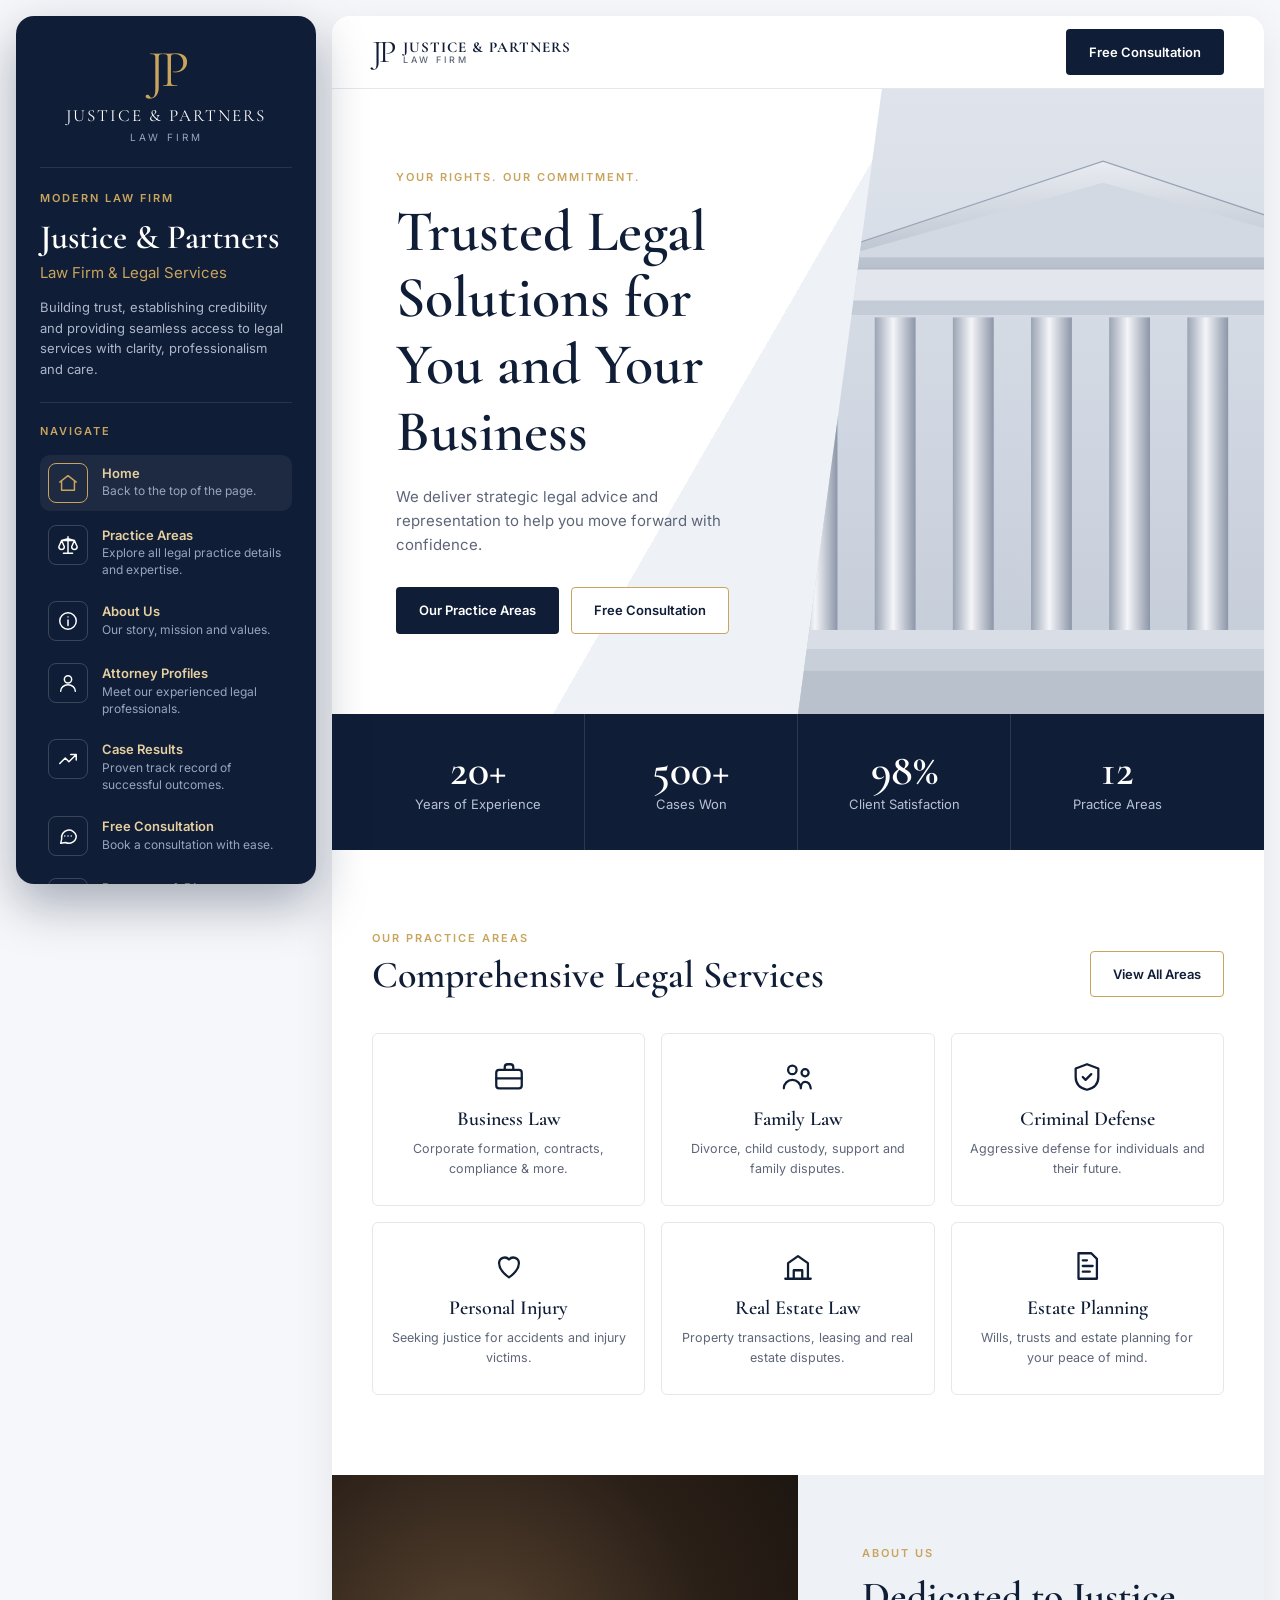
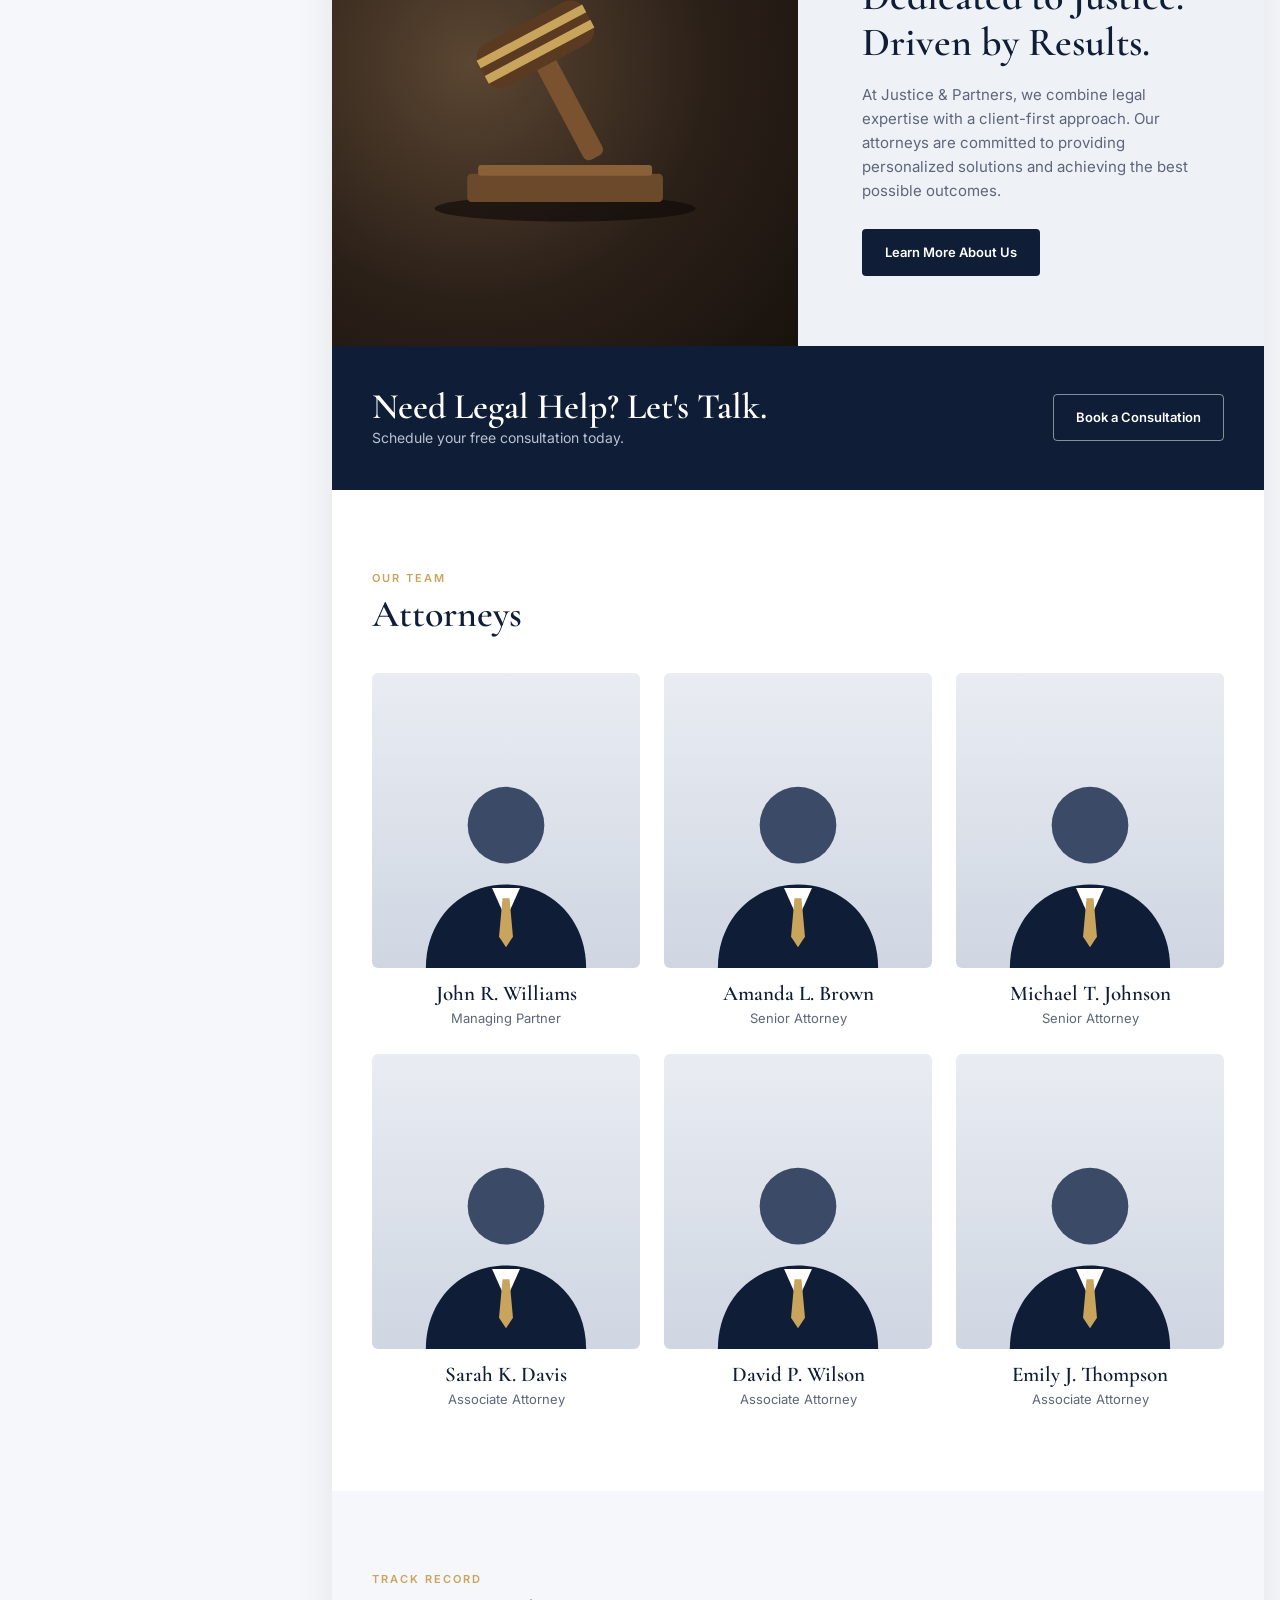
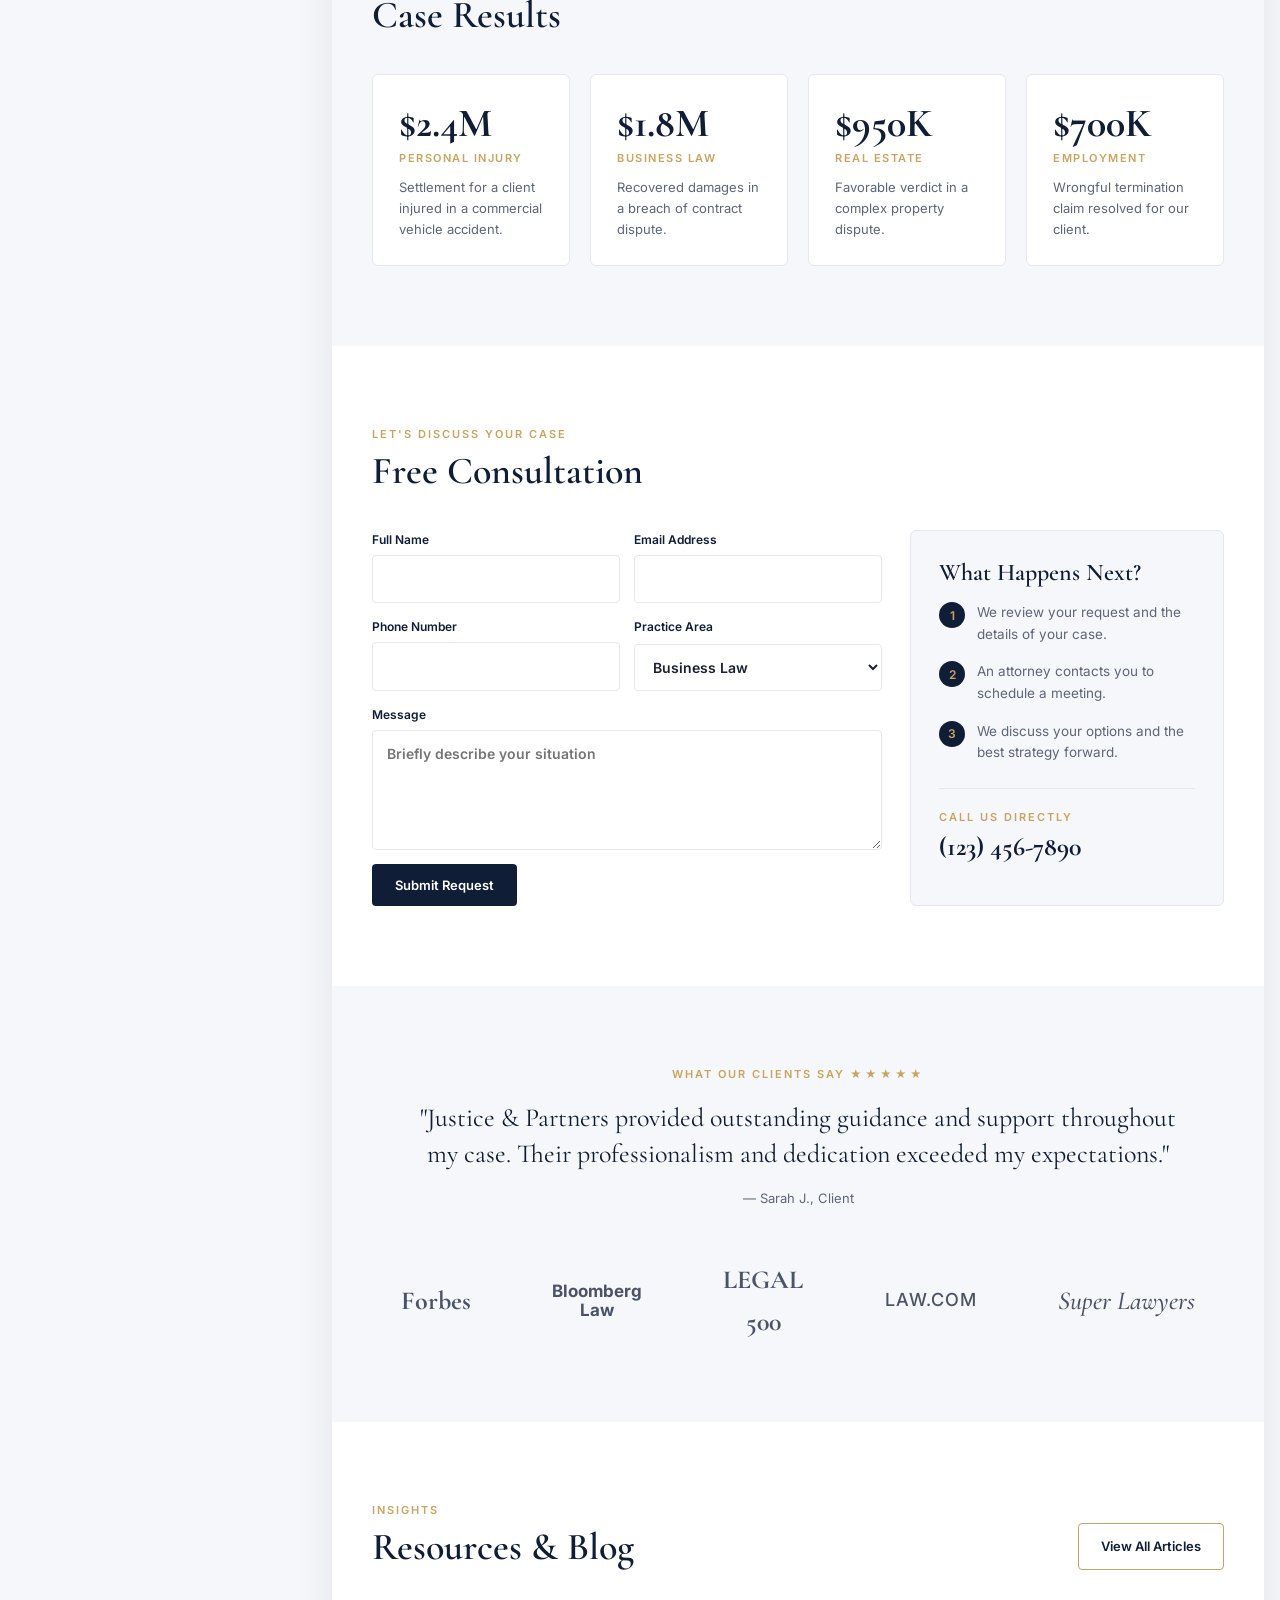
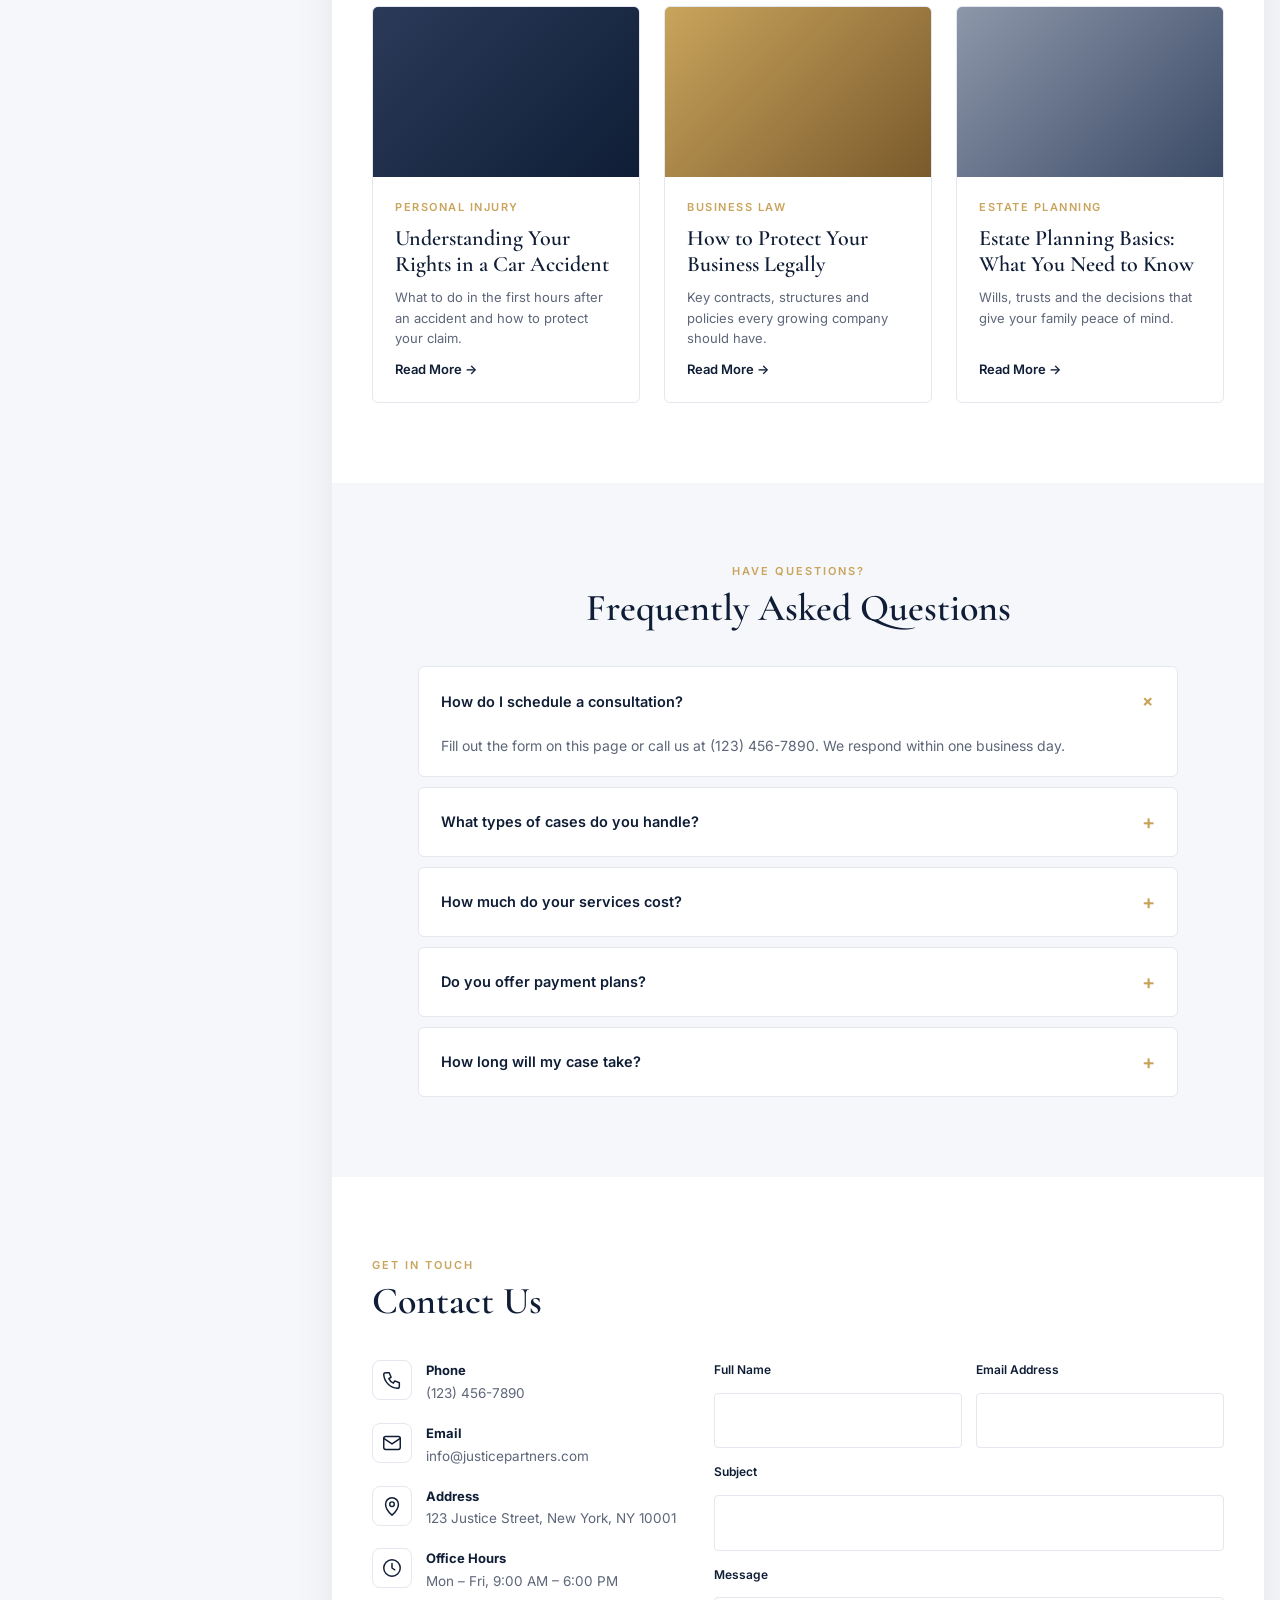
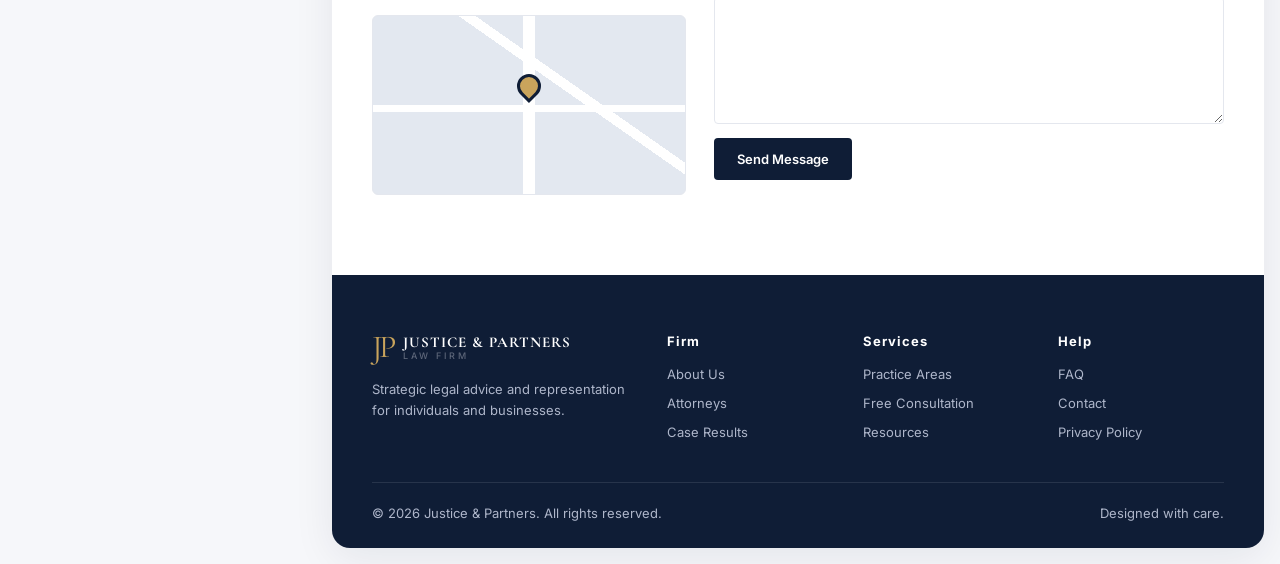
==== index.html @ eff7ecc2 "Add Justice & Partners site with floating sidebar menu Co-Authored-By: Claude Opus 5.5 <noreply@anth" ====
<!doctype html>
<html lang="en">
<head>
<meta charset="utf-8">
<meta name="viewport" content="width=device-width, initial-scale=1">
<title>Justice &amp; Partners | Law Firm</title>
<link rel="preconnect" href="https://fonts.googleapis.com">
<link rel="preconnect" href="https://fonts.gstatic.com" crossorigin>
<link href="https://fonts.googleapis.com/css2?family=Cormorant+Garamond:wght@500;600;700&family=Inter:wght@400;500;600&display=swap" rel="stylesheet">
<style>
  :root {
    --navy: #0f1d36;
    --navy-2: #16274a;
    --navy-3: #22355c;
    --gold: #c9a45c;
    --gold-soft: #e6cf9f;
    --ink: #1a2133;
    --muted: #5d6679;
    --line: #e4e7ee;
    --bg: #f6f7fa;
    --white: #ffffff;
    --radius: 6px;
    --sidebar-w: 300px;
    --serif: "Cormorant Garamond", Georgia, serif;
    --sans: "Inter", system-ui, -apple-system, sans-serif;
  }

  * { box-sizing: border-box; margin: 0; padding: 0; }
  html { scroll-behavior: smooth; }
  body { font-family: var(--sans); color: var(--ink); background: var(--bg); line-height: 1.6; font-size: 15px; }
  a { color: inherit; text-decoration: none; }
  img, svg { display: block; }
  h1, h2, h3 { font-family: var(--serif); font-weight: 600; line-height: 1.15; color: var(--navy); }

  .icon { width: 22px; height: 22px; stroke: currentColor; fill: none; stroke-width: 1.6; stroke-linecap: round; stroke-linejoin: round; }

  /* ---------- Floating sidebar ---------- */
  .sidebar {
    position: fixed; top: 16px; left: 16px; bottom: 16px; width: var(--sidebar-w);
    background: var(--navy); color: #d7dceb; border-radius: 18px;
    padding: 28px 24px; overflow-y: auto; z-index: 50;
    box-shadow: 0 20px 50px rgba(15, 29, 54, .35);
    transition: transform .35s ease;
    scrollbar-width: thin; scrollbar-color: var(--navy-3) transparent;
  }
  .sidebar-brand { text-align: center; padding-bottom: 22px; border-bottom: 1px solid rgba(255,255,255,.1); }
  .sidebar-brand .mono { font-family: var(--serif); font-size: 52px; color: var(--gold); line-height: 1; letter-spacing: -4px; }
  .sidebar-brand .name { font-family: var(--serif); color: #fff; font-size: 17px; letter-spacing: 2px; margin-top: 6px; }
  .sidebar-brand .tag { font-size: 10px; letter-spacing: 3px; color: #9aa4bd; }

  .sidebar-intro { padding: 22px 0; border-bottom: 1px solid rgba(255,255,255,.1); }
  .eyebrow { font-size: 11px; letter-spacing: 2px; text-transform: uppercase; color: var(--gold); font-weight: 600; }
  .sidebar-intro h2 { color: #fff; font-size: 34px; margin: 10px 0 4px; }
  .sidebar-intro .sub { color: var(--gold); font-size: 15px; margin-bottom: 12px; }
  .sidebar-intro p { font-size: 13px; color: #aeb6ca; }

  .sidebar-nav { padding: 20px 0; }
  .sidebar-nav ul { list-style: none; display: grid; gap: 6px; margin-top: 14px; }
  .sidebar-nav a {
    display: flex; gap: 14px; align-items: flex-start; padding: 8px; border-radius: 10px;
    transition: background .2s;
  }
  .sidebar-nav a:hover, .sidebar-nav a.active { background: rgba(255,255,255,.06); }
  .sidebar-nav a.active .nav-ico { border-color: var(--gold); color: var(--gold); }
  .nav-ico {
    flex: none; width: 40px; height: 40px; border: 1px solid rgba(255,255,255,.18); border-radius: 8px;
    display: grid; place-items: center; color: #fff; transition: .2s;
  }
  .nav-txt strong { display: block; color: var(--gold-soft); font-size: 13px; font-weight: 600; }
  .nav-txt span { font-size: 12px; color: #9aa4bd; line-height: 1.4; display: block; }

  .sidebar-overview { padding-top: 18px; border-top: 1px solid rgba(255,255,255,.1); }
  .overview-grid { display: grid; grid-template-columns: 1fr 1fr; gap: 10px; margin-top: 14px; }
  .ov-card {
    border: 1px solid rgba(255,255,255,.14); border-radius: 10px; padding: 10px 12px;
    display: flex; align-items: center; gap: 10px; font-size: 12px; color: #aeb6ca;
  }
  .ov-card b { display: block; color: #fff; font-size: 16px; font-family: var(--serif); }
  .ov-card.wide { grid-column: span 2; color: #fff; }
  .sidebar-cta {
    display: block; text-align: center; margin-top: 16px; padding: 12px; border-radius: 8px;
    background: var(--gold); color: var(--navy); font-weight: 600; font-size: 13px;
  }

  .sidebar-toggle {
    display: none; position: fixed; left: 16px; bottom: 16px; z-index: 60;
    width: 52px; height: 52px; border-radius: 50%; border: 0; cursor: pointer;
    background: var(--gold); color: var(--navy); box-shadow: 0 10px 25px rgba(0,0,0,.25);
    place-items: center;
  }
  .backdrop { display: none; position: fixed; inset: 0; background: rgba(10,18,35,.5); z-index: 40; }

  /* ---------- Main ---------- */
  .main { margin-left: calc(var(--sidebar-w) + 32px); padding: 16px 16px 16px 0; }
  .page { background: var(--white); border-radius: 18px; overflow: hidden; box-shadow: 0 10px 40px rgba(15,29,54,.08); }
  .container { max-width: 1120px; margin: 0 auto; padding: 0 40px; }
  section { scroll-margin-top: 80px; }
  .section { padding: 80px 0; }
  .section-head { display: flex; justify-content: space-between; align-items: end; gap: 20px; margin-bottom: 36px; flex-wrap: wrap; }
  .section-head h2 { font-size: 38px; margin-top: 6px; }
  .center { text-align: center; }
  .center .section-head { justify-content: center; }

  .btn {
    display: inline-flex; align-items: center; gap: 8px; padding: 12px 22px; border-radius: 4px;
    font-size: 13px; font-weight: 600; border: 1px solid transparent; cursor: pointer; transition: .2s;
    font-family: var(--sans);
  }
  .btn-dark { background: var(--navy); color: #fff; }
  .btn-dark:hover { background: var(--navy-3); }
  .btn-outline { border-color: var(--gold); color: var(--navy); background: #fff; }
  .btn-outline:hover { background: var(--gold); }
  .btn-gold { background: var(--gold); color: var(--navy); }
  .btn-ghost { border-color: rgba(255,255,255,.5); color: #fff; }
  .btn-ghost:hover { background: #fff; color: var(--navy); }

  /* Header */
  .topbar { position: sticky; top: 0; z-index: 30; background: rgba(255,255,255,.95); backdrop-filter: blur(8px); border-bottom: 1px solid var(--line); }
  .topbar .container { display: flex; align-items: center; justify-content: space-between; height: 72px; }
  .logo { display: flex; align-items: center; gap: 10px; }
  .logo .mono { font-family: var(--serif); font-size: 32px; color: var(--navy); letter-spacing: -3px; line-height: 1; }
  .logo .txt { font-family: var(--serif); font-size: 15px; font-weight: 700; color: var(--navy); line-height: 1.1; letter-spacing: 1px; }
  .logo .txt small { display: block; font-family: var(--sans); font-size: 9px; letter-spacing: 3px; color: var(--muted); font-weight: 500; }
  .topnav { display: flex; gap: 26px; font-size: 13px; font-weight: 500; }
  .topnav a:hover { color: var(--gold); }

  /* Hero */
  .hero { position: relative; display: grid; grid-template-columns: 1fr 1fr; min-height: 520px; background: linear-gradient(120deg, #fff 45%, #eef1f6 45%); }
  .hero-copy { padding: 80px 40px 80px 64px; align-self: center; }
  .hero-copy h1 { font-size: 58px; margin: 12px 0 20px; }
  .hero-copy p { color: var(--muted); max-width: 420px; margin-bottom: 30px; }
  .hero-copy .actions { display: flex; gap: 12px; flex-wrap: wrap; }
  .hero-art { position: relative; overflow: hidden; background: linear-gradient(180deg, #dfe4ec 0%, #c3cbd8 100%); clip-path: polygon(18% 0, 100% 0, 100% 100%, 0 100%); }
  .hero-art svg { position: absolute; bottom: 0; right: 0; width: 100%; height: 100%; }

  .stats { background: var(--navy); color: #fff; }
  .stats .container { display: grid; grid-template-columns: repeat(4, 1fr); }
  .stat { padding: 34px 20px; text-align: center; border-right: 1px solid rgba(255,255,255,.12); }
  .stat:last-child { border-right: 0; }
  .stat b { font-family: var(--serif); font-size: 44px; font-weight: 600; display: block; line-height: 1; }
  .stat span { font-size: 13px; color: #b9c1d4; }

  /* Cards */
  .grid-6 { display: grid; grid-template-columns: repeat(6, 1fr); gap: 16px; }
  .grid-3 { display: grid; grid-template-columns: repeat(3, 1fr); gap: 24px; }
  .card { background: #fff; border: 1px solid var(--line); border-radius: var(--radius); padding: 26px 18px; text-align: center; transition: .25s; }
  .card:hover { transform: translateY(-4px); box-shadow: 0 14px 30px rgba(15,29,54,.08); border-color: var(--gold-soft); }
  .card .icon { width: 34px; height: 34px; margin: 0 auto 14px; color: var(--navy); }
  .card h3 { font-size: 20px; margin-bottom: 8px; }
  .card p { font-size: 12.5px; color: var(--muted); }

  /* About split */
  .split { display: grid; grid-template-columns: 1fr 1fr; background: #eef1f6; }
  .split-art { min-height: 380px; background: radial-gradient(circle at 30% 40%, #5b4632 0%, #2b2018 55%, #18120d 100%); position: relative; }
  .split-art svg { position: absolute; inset: 0; margin: auto; width: 70%; height: 70%; }
  .split-copy { padding: 70px 64px; align-self: center; }
  .split-copy h2 { font-size: 40px; margin: 10px 0 18px; }
  .split-copy p { color: var(--muted); margin-bottom: 26px; }

  /* CTA band */
  .cta-band { background: var(--navy); color: #fff; }
  .cta-band .container { display: flex; justify-content: space-between; align-items: center; gap: 20px; padding-top: 40px; padding-bottom: 40px; flex-wrap: wrap; }
  .cta-band h2 { color: #fff; font-size: 36px; }
  .cta-band p { color: #b9c1d4; font-size: 14px; }

  /* Attorneys */
  .person { text-align: center; }
  .avatar { aspect-ratio: 4/4.4; border-radius: var(--radius); background: linear-gradient(180deg, #e9ecf2, #cfd6e2); position: relative; overflow: hidden; margin-bottom: 14px; }
  .avatar svg { position: absolute; bottom: 0; left: 50%; transform: translateX(-50%); width: 78%; }
  .person h3 { font-size: 21px; }
  .person span { font-size: 13px; color: var(--muted); }

  /* Results */
  .results { display: grid; grid-template-columns: repeat(4, 1fr); gap: 20px; }
  .result { border: 1px solid var(--line); border-radius: var(--radius); padding: 26px; background: #fff; }
  .result b { font-family: var(--serif); font-size: 40px; color: var(--navy); display: block; line-height: 1.1; }
  .result small { font-size: 11px; letter-spacing: 1.5px; text-transform: uppercase; color: var(--gold); font-weight: 600; }
  .result p { font-size: 13px; color: var(--muted); margin-top: 8px; }

  /* Consultation */
  .consult { display: grid; grid-template-columns: 1.5fr 1fr; gap: 28px; }
  form { display: grid; gap: 14px; }
  .row-2 { display: grid; grid-template-columns: 1fr 1fr; gap: 14px; }
  label { font-size: 12px; font-weight: 600; color: var(--navy); display: grid; gap: 6px; }
  input, select, textarea {
    font: inherit; font-size: 14px; padding: 12px 14px; border: 1px solid var(--line); border-radius: 4px; background: #fff; color: var(--ink);
  }
  input:focus, select:focus, textarea:focus { outline: 2px solid var(--gold-soft); border-color: var(--gold); }
  textarea { min-height: 120px; resize: vertical; }
  .aside-box { background: var(--bg); border: 1px solid var(--line); border-radius: var(--radius); padding: 28px; }
  .aside-box h3 { font-size: 24px; margin-bottom: 16px; }
  .steps { list-style: none; display: grid; gap: 16px; counter-reset: s; }
  .steps li { counter-increment: s; display: flex; gap: 12px; font-size: 13.5px; color: var(--muted); }
  .steps li::before { content: counter(s); flex: none; width: 26px; height: 26px; border-radius: 50%; background: var(--navy); color: var(--gold); display: grid; place-items: center; font-size: 12px; font-weight: 600; }
  .phone { margin-top: 24px; padding-top: 20px; border-top: 1px solid var(--line); }
  .phone b { font-family: var(--serif); font-size: 26px; color: var(--navy); }
  .form-msg { font-size: 13px; color: #1f7a4a; display: none; }

  /* Blog */
  .post { border: 1px solid var(--line); border-radius: var(--radius); overflow: hidden; background: #fff; display: flex; flex-direction: column; }
  .post-img { height: 170px; }
  .post-body { padding: 22px; display: flex; flex-direction: column; gap: 10px; flex: 1; }
  .post-body small { color: var(--gold); font-weight: 600; font-size: 11px; letter-spacing: 1.5px; text-transform: uppercase; }
  .post-body h3 { font-size: 22px; }
  .post-body p { font-size: 13px; color: var(--muted); flex: 1; }
  .post-body a { font-size: 13px; font-weight: 600; color: var(--navy); }
  .post-body a:hover { color: var(--gold); }

  /* FAQ */
  .faq { max-width: 760px; margin: 0 auto; display: grid; gap: 10px; }
  details { border: 1px solid var(--line); border-radius: var(--radius); background: #fff; }
  summary { padding: 18px 22px; cursor: pointer; font-weight: 600; font-size: 14.5px; color: var(--navy); list-style: none; display: flex; justify-content: space-between; align-items: center; }
  summary::-webkit-details-marker { display: none; }
  summary::after { content: "+"; font-size: 20px; color: var(--gold); transition: transform .2s; }
  details[open] summary::after { transform: rotate(45deg); }
  details p { padding: 0 22px 18px; color: var(--muted); font-size: 14px; }

  /* Testimonials */
  .testimonial { background: var(--bg); }
  .stars { color: var(--gold); letter-spacing: 3px; }
  blockquote { font-family: var(--serif); font-size: 26px; color: var(--navy); max-width: 760px; margin: 16px auto; line-height: 1.4; }
  .cite { font-size: 13px; color: var(--muted); }
  .press { display: flex; justify-content: space-around; align-items: center; flex-wrap: wrap; gap: 24px; margin-top: 50px; color: #4a5368; font-family: var(--serif); font-size: 26px; font-weight: 700; }
  .press span:nth-child(2) { font-family: var(--sans); font-size: 17px; line-height: 1.1; }
  .press span:nth-child(4) { font-family: var(--sans); font-size: 18px; font-weight: 500; letter-spacing: 1px; }
  .press span:nth-child(5) { font-style: italic; font-weight: 500; }

  /* Contact */
  .contact { display: grid; grid-template-columns: 1fr 1.4fr; gap: 28px; }
  .info-list { list-style: none; display: grid; gap: 18px; }
  .info-list li { display: flex; gap: 14px; }
  .info-list .nav-ico { border-color: var(--line); color: var(--navy); }
  .info-list b { display: block; font-size: 13px; color: var(--navy); }
  .info-list span { font-size: 13.5px; color: var(--muted); }
  .map { margin-top: 22px; height: 180px; border-radius: var(--radius); border: 1px solid var(--line);
    background:
      linear-gradient(90deg, transparent 48%, #fff 48%, #fff 52%, transparent 52%),
      linear-gradient(0deg, transparent 46%, #fff 46%, #fff 50%, transparent 50%),
      linear-gradient(35deg, transparent 60%, #fff 60%, #fff 63%, transparent 63%),
      #e3e8f0;
    position: relative; }
  .map::after { content: ""; position: absolute; left: 50%; top: 46%; width: 18px; height: 18px; background: var(--gold); border: 3px solid var(--navy); border-radius: 50% 50% 50% 0; transform: translate(-50%, -100%) rotate(-45deg); }

  /* Footer */
  footer { background: var(--navy); color: #aeb6ca; padding: 56px 0 24px; font-size: 13px; }
  .foot-grid { display: grid; grid-template-columns: 1.6fr 1fr 1fr 1fr; gap: 30px; }
  footer .logo .mono, footer .logo .txt { color: #fff; }
  footer .logo .mono { color: var(--gold); }
  footer h4 { color: #fff; font-size: 13px; margin-bottom: 12px; letter-spacing: 1px; }
  footer ul { list-style: none; display: grid; gap: 8px; }
  footer a:hover { color: var(--gold); }
  .copy { border-top: 1px solid rgba(255,255,255,.1); margin-top: 40px; padding-top: 20px; display: flex; justify-content: space-between; flex-wrap: wrap; gap: 10px; }

  .reveal { opacity: 0; transform: translateY(20px); transition: opacity .6s ease, transform .6s ease; }
  .reveal.in { opacity: 1; transform: none; }

  /* ---------- Responsive ---------- */
  @media (max-width: 1280px) {
    .grid-6 { grid-template-columns: repeat(3, 1fr); }
    .topnav { display: none; }
  }
  @media (max-width: 1080px) {
    .sidebar { transform: translateX(calc(-100% - 24px)); }
    body.menu-open .sidebar { transform: none; }
    body.menu-open .backdrop { display: block; }
    .sidebar-toggle { display: grid; }
    .main { margin-left: 0; padding: 0; }
    .page { border-radius: 0; }
    .hero, .split, .consult, .contact { grid-template-columns: 1fr; }
    .hero { background: #fff; }
    .hero-art { min-height: 320px; clip-path: none; }
    .hero-copy { padding: 60px 40px; }
    .results { grid-template-columns: repeat(2, 1fr); }
    .foot-grid { grid-template-columns: 1fr 1fr; }
  }
  @media (max-width: 640px) {
    .container { padding: 0 16px; }
    .hero-copy { padding: 48px 16px; }
    .hero-copy h1 { font-size: 40px; }
    .section { padding: 56px 0; }
    .section-head h2, .split-copy h2 { font-size: 30px; }
    .split-copy { padding: 48px 16px; }
    .stats .container { grid-template-columns: repeat(2, 1fr); }
    .stat:nth-child(2) { border-right: 0; }
    .grid-6 { grid-template-columns: repeat(2, 1fr); }
    .grid-3, .results, .row-2, .foot-grid { grid-template-columns: 1fr; }
    .topbar .btn { display: none; }
    blockquote { font-size: 21px; }
    .sidebar { width: calc(100% - 32px); }
  }
  @media (prefers-reduced-motion: reduce) {
    html { scroll-behavior: auto; }
    .reveal { opacity: 1; transform: none; transition: none; }
  }
</style>
</head>
<body>

<!-- Icon sprite -->
<svg width="0" height="0" style="position:absolute" aria-hidden="true">
  <symbol id="i-scale" viewBox="0 0 24 24"><path d="M12 3v18M7 21h10M5 7h14M12 5l-7 2M12 5l7 2M5 7l-3 7a3 3 0 0 0 6 0L5 7zM19 7l-3 7a3 3 0 0 0 6 0l-3-7z"/></symbol>
  <symbol id="i-user" viewBox="0 0 24 24"><circle cx="12" cy="8" r="4"/><path d="M4 21c0-4 3.6-7 8-7s8 3 8 7"/></symbol>
  <symbol id="i-trend" viewBox="0 0 24 24"><path d="M3 17l6-6 4 4 8-8M15 7h6v6"/></symbol>
  <symbol id="i-chat" viewBox="0 0 24 24"><path d="M21 12a8 8 0 0 1-11.6 7.1L4 20l1.1-4.6A8 8 0 1 1 21 12z"/><path d="M8.5 12h.01M12 12h.01M15.5 12h.01"/></symbol>
  <symbol id="i-doc" viewBox="0 0 24 24"><path d="M14 3H6a2 2 0 0 0-2 2v14a2 2 0 0 0 2 2h12a2 2 0 0 0 2-2V9z"/><path d="M14 3v6h6M8 13h8M8 17h6"/></symbol>
  <symbol id="i-pin" viewBox="0 0 24 24"><path d="M12 22s7-6.2 7-12a7 7 0 0 0-14 0c0 5.8 7 12 7 12z"/><circle cx="12" cy="10" r="2.5"/></symbol>
  <symbol id="i-home" viewBox="0 0 24 24"><path d="M3 11l9-7 9 7M5 10v10h14V10"/></symbol>
  <symbol id="i-info" viewBox="0 0 24 24"><circle cx="12" cy="12" r="9"/><path d="M12 11v6M12 7.5h.01"/></symbol>
  <symbol id="i-help" viewBox="0 0 24 24"><circle cx="12" cy="12" r="9"/><path d="M9.5 9.5a2.5 2.5 0 1 1 3.5 2.3c-.6.3-1 .9-1 1.6V14M12 17.5h.01"/></symbol>
  <symbol id="i-brief" viewBox="0 0 24 24"><rect x="3" y="7" width="18" height="13" rx="2"/><path d="M9 7V5a2 2 0 0 1 2-2h2a2 2 0 0 1 2 2v2M3 13h18"/></symbol>
  <symbol id="i-family" viewBox="0 0 24 24"><circle cx="8" cy="7" r="3"/><circle cx="17" cy="9" r="2.5"/><path d="M2 20c0-3.3 2.7-6 6-6s6 2.7 6 6M14 20c0-2.5 1.3-4.5 3-4.5s3.5 1.5 4 4.5"/></symbol>
  <symbol id="i-shield" viewBox="0 0 24 24"><path d="M12 3l8 3v6c0 5-3.5 8-8 9-4.5-1-8-4-8-9V6z"/><path d="M9 12l2 2 4-4"/></symbol>
  <symbol id="i-heart" viewBox="0 0 24 24"><path d="M12 20s-7-4.5-7-10a4 4 0 0 1 7-2.6A4 4 0 0 1 19 10c0 5.5-7 10-7 10z"/></symbol>
  <symbol id="i-building" viewBox="0 0 24 24"><path d="M3 21h18M5 21V10l7-5 7 5v11M9 21v-6h6v6"/></symbol>
  <symbol id="i-file" viewBox="0 0 24 24"><path d="M6 3h9l4 4v14H6z"/><path d="M9 12h7M9 16h5M9 8h3"/></symbol>
  <symbol id="i-phone" viewBox="0 0 24 24"><path d="M5 4h4l2 5-2.5 1.5a11 11 0 0 0 5 5L15 13l5 2v4a2 2 0 0 1-2 2A16 16 0 0 1 3 6a2 2 0 0 1 2-2z"/></symbol>
  <symbol id="i-mail" viewBox="0 0 24 24"><rect x="3" y="5" width="18" height="14" rx="2"/><path d="M3 7l9 6 9-6"/></symbol>
  <symbol id="i-clock" viewBox="0 0 24 24"><circle cx="12" cy="12" r="9"/><path d="M12 7v5l3 2"/></symbol>
  <symbol id="i-menu" viewBox="0 0 24 24"><path d="M4 7h16M4 12h16M4 17h16"/></symbol>
  <symbol id="i-layers" viewBox="0 0 24 24"><path d="M12 3l9 5-9 5-9-5z"/><path d="M3 13l9 5 9-5"/></symbol>
  <symbol id="i-mobile" viewBox="0 0 24 24"><rect x="7" y="2" width="10" height="20" rx="2"/><path d="M11 18h2"/></symbol>
  <symbol id="i-person" viewBox="0 0 120 120"><circle cx="60" cy="38" r="22" fill="#3b4a66" stroke="none"/><path d="M14 120c0-28 20-48 46-48s46 20 46 48z" fill="#0f1d36" stroke="none"/><path d="M52 74l8 18 8-18" fill="#fff" stroke="none"/><path d="M58 80h4l2 22-4 6-4-6z" fill="#c9a45c" stroke="none"/></symbol>
</svg>

<!-- Floating sidebar menu -->
<aside class="sidebar" id="sidebar" aria-label="Site menu">
  <div class="sidebar-brand">
    <div class="mono">JP</div>
    <div class="name">JUSTICE &amp; PARTNERS</div>
    <div class="tag">LAW FIRM</div>
  </div>

  <div class="sidebar-intro">
    <div class="eyebrow">Modern Law Firm</div>
    <h2>Justice &amp; Partners</h2>
    <div class="sub">Law Firm &amp; Legal Services</div>
    <p>Building trust, establishing credibility and providing seamless access to legal services with clarity, professionalism and care.</p>
  </div>

  <nav class="sidebar-nav">
    <div class="eyebrow">Navigate</div>
    <ul>
      <li><a href="#home"><span class="nav-ico"><svg class="icon"><use href="#i-home"/></svg></span><span class="nav-txt"><strong>Home</strong><span>Back to the top of the page.</span></span></a></li>
      <li><a href="#practice"><span class="nav-ico"><svg class="icon"><use href="#i-scale"/></svg></span><span class="nav-txt"><strong>Practice Areas</strong><span>Explore all legal practice details and expertise.</span></span></a></li>
      <li><a href="#about"><span class="nav-ico"><svg class="icon"><use href="#i-info"/></svg></span><span class="nav-txt"><strong>About Us</strong><span>Our story, mission and values.</span></span></a></li>
      <li><a href="#attorneys"><span class="nav-ico"><svg class="icon"><use href="#i-user"/></svg></span><span class="nav-txt"><strong>Attorney Profiles</strong><span>Meet our experienced legal professionals.</span></span></a></li>
      <li><a href="#results"><span class="nav-ico"><svg class="icon"><use href="#i-trend"/></svg></span><span class="nav-txt"><strong>Case Results</strong><span>Proven track record of successful outcomes.</span></span></a></li>
      <li><a href="#consultation"><span class="nav-ico"><svg class="icon"><use href="#i-chat"/></svg></span><span class="nav-txt"><strong>Free Consultation</strong><span>Book a consultation with ease.</span></span></a></li>
      <li><a href="#blog"><span class="nav-ico"><svg class="icon"><use href="#i-doc"/></svg></span><span class="nav-txt"><strong>Resources &amp; Blog</strong><span>Stay informed with legal insights and updates.</span></span></a></li>
      <li><a href="#faq"><span class="nav-ico"><svg class="icon"><use href="#i-help"/></svg></span><span class="nav-txt"><strong>FAQ</strong><span>Answers to common questions.</span></span></a></li>
      <li><a href="#contact"><span class="nav-ico"><svg class="icon"><use href="#i-pin"/></svg></span><span class="nav-txt"><strong>Contact &amp; Location</strong><span>Multiple ways to get in touch with us.</span></span></a></li>
    </ul>
  </nav>

  <div class="sidebar-overview">
    <div class="eyebrow">Firm Overview</div>
    <div class="overview-grid">
      <div class="ov-card"><svg class="icon"><use href="#i-layers"/></svg><div><b>12</b>Practice Areas</div></div>
      <div class="ov-card"><svg class="icon"><use href="#i-mobile"/></svg><div><b>24/7</b>Support</div></div>
      <div class="ov-card wide"><svg class="icon"><use href="#i-shield"/></svg>Confidential &amp; Client-First</div>
    </div>
    <a href="#consultation" class="sidebar-cta">Free Consultation</a>
  </div>
</aside>

<button class="sidebar-toggle" id="sidebarToggle" aria-label="Open menu" aria-controls="sidebar" aria-expanded="false">
  <svg class="icon"><use href="#i-menu"/></svg>
</button>
<div class="backdrop" id="backdrop"></div>

<main class="main">
  <div class="page">

    <header class="topbar">
      <div class="container">
        <a href="#home" class="logo">
          <span class="mono">JP</span>
          <span class="txt">JUSTICE &amp; PARTNERS<small>LAW FIRM</small></span>
        </a>
        <nav class="topnav">
          <a href="#home">Home</a>
          <a href="#about">About Us</a>
          <a href="#practice">Practice Areas</a>
          <a href="#attorneys">Attorneys</a>
          <a href="#results">Case Results</a>
          <a href="#blog">Resources</a>
          <a href="#contact">Contact</a>
        </nav>
        <a href="#consultation" class="btn btn-dark">Free Consultation</a>
      </div>
    </header>

    <!-- Hero -->
    <section class="hero" id="home">
      <div class="hero-copy">
        <div class="eyebrow">Your Rights. Our Commitment.</div>
        <h1>Trusted Legal Solutions for You and Your Business</h1>
        <p>We deliver strategic legal advice and representation to help you move forward with confidence.</p>
        <div class="actions">
          <a href="#practice" class="btn btn-dark">Our Practice Areas</a>
          <a href="#consultation" class="btn btn-outline">Free Consultation</a>
        </div>
      </div>
      <div class="hero-art" aria-hidden="true">
        <svg viewBox="0 0 600 520" preserveAspectRatio="xMidYMax slice">
          <defs>
            <linearGradient id="col" x1="0" x2="1">
              <stop offset="0" stop-color="#9aa4b4"/><stop offset=".45" stop-color="#f4f5f8"/><stop offset="1" stop-color="#8c96a8"/>
            </linearGradient>
            <linearGradient id="stone" x1="0" y1="0" x2="0" y2="1">
              <stop offset="0" stop-color="#e9ecf1"/><stop offset="1" stop-color="#b6bfcc"/>
            </linearGradient>
          </defs>
          <polygon points="90,150 360,60 630,150" fill="url(#stone)" stroke="#9aa4b4"/>
          <polygon points="140,140 360,78 580,140" fill="#d3d9e2"/>
          <rect x="80" y="150" width="560" height="26" fill="#e3e7ed"/>
          <rect x="80" y="176" width="560" height="12" fill="#c4ccd7"/>
          <g fill="url(#col)">
            <rect x="105" y="190" width="34" height="260"/><rect x="170" y="190" width="34" height="260"/>
            <rect x="235" y="190" width="34" height="260"/><rect x="300" y="190" width="34" height="260"/>
            <rect x="365" y="190" width="34" height="260"/><rect x="430" y="190" width="34" height="260"/>
            <rect x="495" y="190" width="34" height="260"/><rect x="560" y="190" width="34" height="260"/>
          </g>
          <rect x="70" y="450" width="580" height="16" fill="#d9dee6"/>
          <rect x="50" y="466" width="620" height="18" fill="#c8cfd9"/>
          <rect x="30" y="484" width="660" height="40" fill="#b9c1cd"/>
        </svg>
      </div>
    </section>

    <section class="stats">
      <div class="container">
        <div class="stat"><b data-count="20" data-suffix="+">20+</b><span>Years of Experience</span></div>
        <div class="stat"><b data-count="500" data-suffix="+">500+</b><span>Cases Won</span></div>
        <div class="stat"><b data-count="98" data-suffix="%">98%</b><span>Client Satisfaction</span></div>
        <div class="stat"><b data-count="12" data-suffix="">12</b><span>Practice Areas</span></div>
      </div>
    </section>

    <!-- Practice areas -->
    <section class="section" id="practice">
      <div class="container">
        <div class="section-head">
          <div>
            <div class="eyebrow">Our Practice Areas</div>
            <h2>Comprehensive Legal Services</h2>
          </div>
          <a href="#contact" class="btn btn-outline">View All Areas</a>
        </div>
        <div class="grid-6">
          <article class="card reveal"><svg class="icon"><use href="#i-brief"/></svg><h3>Business Law</h3><p>Corporate formation, contracts, compliance &amp; more.</p></article>
          <article class="card reveal"><svg class="icon"><use href="#i-family"/></svg><h3>Family Law</h3><p>Divorce, child custody, support and family disputes.</p></article>
          <article class="card reveal"><svg class="icon"><use href="#i-shield"/></svg><h3>Criminal Defense</h3><p>Aggressive defense for individuals and their future.</p></article>
          <article class="card reveal"><svg class="icon"><use href="#i-heart"/></svg><h3>Personal Injury</h3><p>Seeking justice for accidents and injury victims.</p></article>
          <article class="card reveal"><svg class="icon"><use href="#i-building"/></svg><h3>Real Estate Law</h3><p>Property transactions, leasing and real estate disputes.</p></article>
          <article class="card reveal"><svg class="icon"><use href="#i-file"/></svg><h3>Estate Planning</h3><p>Wills, trusts and estate planning for your peace of mind.</p></article>
        </div>
      </div>
    </section>

    <!-- About -->
    <section class="split" id="about">
      <div class="split-art" aria-hidden="true">
        <svg viewBox="0 0 300 220">
          <ellipse cx="150" cy="200" rx="120" ry="12" fill="#0c0805" opacity=".6"/>
          <rect x="60" y="168" width="180" height="26" rx="4" fill="#6b4a2b"/>
          <rect x="70" y="160" width="160" height="10" rx="3" fill="#8a6038"/>
          <g transform="rotate(-28 150 100)">
            <rect x="140" y="40" width="20" height="120" rx="6" fill="#7a5230"/>
            <rect x="95" y="20" width="110" height="44" rx="14" fill="#5a3a20"/>
            <rect x="95" y="30" width="110" height="8" fill="#c9a45c"/>
            <rect x="95" y="46" width="110" height="8" fill="#c9a45c"/>
          </g>
        </svg>
      </div>
      <div class="split-copy">
        <div class="eyebrow">About Us</div>
        <h2>Dedicated to Justice.<br>Driven by Results.</h2>
        <p>At Justice &amp; Partners, we combine legal expertise with a client-first approach. Our attorneys are committed to providing personalized solutions and achieving the best possible outcomes.</p>
        <a href="#attorneys" class="btn btn-dark">Learn More About Us</a>
      </div>
    </section>

    <section class="cta-band">
      <div class="container">
        <div>
          <h2>Need Legal Help? Let's Talk.</h2>
          <p>Schedule your free consultation today.</p>
        </div>
        <a href="#consultation" class="btn btn-ghost">Book a Consultation</a>
      </div>
    </section>

    <!-- Attorneys -->
    <section class="section" id="attorneys">
      <div class="container">
        <div class="section-head">
          <div>
            <div class="eyebrow">Our Team</div>
            <h2>Attorneys</h2>
          </div>
        </div>
        <div class="grid-3">
          <div class="person reveal"><div class="avatar"><svg viewBox="0 0 120 120"><use href="#i-person"/></svg></div><h3>John R. Williams</h3><span>Managing Partner</span></div>
          <div class="person reveal"><div class="avatar"><svg viewBox="0 0 120 120"><use href="#i-person"/></svg></div><h3>Amanda L. Brown</h3><span>Senior Attorney</span></div>
          <div class="person reveal"><div class="avatar"><svg viewBox="0 0 120 120"><use href="#i-person"/></svg></div><h3>Michael T. Johnson</h3><span>Senior Attorney</span></div>
          <div class="person reveal"><div class="avatar"><svg viewBox="0 0 120 120"><use href="#i-person"/></svg></div><h3>Sarah K. Davis</h3><span>Associate Attorney</span></div>
          <div class="person reveal"><div class="avatar"><svg viewBox="0 0 120 120"><use href="#i-person"/></svg></div><h3>David P. Wilson</h3><span>Associate Attorney</span></div>
          <div class="person reveal"><div class="avatar"><svg viewBox="0 0 120 120"><use href="#i-person"/></svg></div><h3>Emily J. Thompson</h3><span>Associate Attorney</span></div>
        </div>
      </div>
    </section>

    <!-- Case results -->
    <section class="section" id="results" style="background: var(--bg);">
      <div class="container">
        <div class="section-head">
          <div>
            <div class="eyebrow">Track Record</div>
            <h2>Case Results</h2>
          </div>
        </div>
        <div class="results">
          <div class="result reveal"><b>$2.4M</b><small>Personal Injury</small><p>Settlement for a client injured in a commercial vehicle accident.</p></div>
          <div class="result reveal"><b>$1.8M</b><small>Business Law</small><p>Recovered damages in a breach of contract dispute.</p></div>
          <div class="result reveal"><b>$950K</b><small>Real Estate</small><p>Favorable verdict in a complex property dispute.</p></div>
          <div class="result reveal"><b>$700K</b><small>Employment</small><p>Wrongful termination claim resolved for our client.</p></div>
        </div>
      </div>
    </section>

    <!-- Consultation -->
    <section class="section" id="consultation">
      <div class="container">
        <div class="section-head">
          <div>
            <div class="eyebrow">Let's Discuss Your Case</div>
            <h2>Free Consultation</h2>
          </div>
        </div>
        <div class="consult">
          <form id="consultForm" novalidate>
            <div class="row-2">
              <label>Full Name<input name="name" required autocomplete="name"></label>
              <label>Email Address<input type="email" name="email" required autocomplete="email"></label>
            </div>
            <div class="row-2">
              <label>Phone Number<input type="tel" name="phone" autocomplete="tel"></label>
              <label>Practice Area
                <select name="area">
                  <option>Business Law</option><option>Family Law</option><option>Criminal Defense</option>
                  <option>Personal Injury</option><option>Real Estate Law</option><option>Estate Planning</option>
                </select>
              </label>
            </div>
            <label>Message<textarea name="message" placeholder="Briefly describe your situation"></textarea></label>
            <div><button type="submit" class="btn btn-dark">Submit Request</button></div>
            <p class="form-msg" id="formMsg">Thank you! Our team will contact you within one business day.</p>
          </form>
          <div class="aside-box">
            <h3>What Happens Next?</h3>
            <ol class="steps">
              <li>We review your request and the details of your case.</li>
              <li>An attorney contacts you to schedule a meeting.</li>
              <li>We discuss your options and the best strategy forward.</li>
            </ol>
            <div class="phone">
              <div class="eyebrow">Call Us Directly</div>
              <b>(123) 456-7890</b>
            </div>
          </div>
        </div>
      </div>
    </section>

    <!-- Testimonials -->
    <section class="section testimonial center">
      <div class="container">
        <div class="eyebrow">What Our Clients Say <span class="stars">★★★★★</span></div>
        <blockquote>"Justice &amp; Partners provided outstanding guidance and support throughout my case. Their professionalism and dedication exceeded my expectations."</blockquote>
        <div class="cite">— Sarah J., Client</div>
        <div class="press">
          <span>Forbes</span><span>Bloomberg<br>Law</span><span>LEGAL<br>500</span><span>LAW.COM</span><span>Super Lawyers</span>
        </div>
      </div>
    </section>

    <!-- Blog -->
    <section class="section" id="blog">
      <div class="container">
        <div class="section-head">
          <div>
            <div class="eyebrow">Insights</div>
            <h2>Resources &amp; Blog</h2>
          </div>
          <a href="#blog" class="btn btn-outline">View All Articles</a>
        </div>
        <div class="grid-3">
          <article class="post reveal">
            <div class="post-img" style="background: linear-gradient(135deg, #2b3a58, #0f1d36);"></div>
            <div class="post-body"><small>Personal Injury</small><h3>Understanding Your Rights in a Car Accident</h3><p>What to do in the first hours after an accident and how to protect your claim.</p><a href="#blog">Read More →</a></div>
          </article>
          <article class="post reveal">
            <div class="post-img" style="background: linear-gradient(135deg, #c9a45c, #7a5a2c);"></div>
            <div class="post-body"><small>Business Law</small><h3>How to Protect Your Business Legally</h3><p>Key contracts, structures and policies every growing company should have.</p><a href="#blog">Read More →</a></div>
          </article>
          <article class="post reveal">
            <div class="post-img" style="background: linear-gradient(135deg, #8d97aa, #3b4a66);"></div>
            <div class="post-body"><small>Estate Planning</small><h3>Estate Planning Basics: What You Need to Know</h3><p>Wills, trusts and the decisions that give your family peace of mind.</p><a href="#blog">Read More →</a></div>
          </article>
        </div>
      </div>
    </section>

    <!-- FAQ -->
    <section class="section" id="faq" style="background: var(--bg);">
      <div class="container">
        <div class="section-head center" style="justify-content:center; text-align:center;">
          <div>
            <div class="eyebrow">Have Questions?</div>
            <h2>Frequently Asked Questions</h2>
          </div>
        </div>
        <div class="faq">
          <details open><summary>How do I schedule a consultation?</summary><p>Fill out the form on this page or call us at (123) 456-7890. We respond within one business day.</p></details>
          <details><summary>What types of cases do you handle?</summary><p>We cover business, family, criminal defense, personal injury, real estate, estate planning and more — 12 practice areas in total.</p></details>
          <details><summary>How much do your services cost?</summary><p>Your first consultation is free. Fees depend on the case and may be hourly, flat-fee or contingency based.</p></details>
          <details><summary>Do you offer payment plans?</summary><p>Yes. We offer flexible payment arrangements tailored to each client's situation.</p></details>
          <details><summary>How long will my case take?</summary><p>Every case is different. During your consultation we'll give you a realistic timeline based on the specifics.</p></details>
        </div>
      </div>
    </section>

    <!-- Contact -->
    <section class="section" id="contact">
      <div class="container">
        <div class="section-head">
          <div>
            <div class="eyebrow">Get in Touch</div>
            <h2>Contact Us</h2>
          </div>
        </div>
        <div class="contact">
          <div>
            <ul class="info-list">
              <li><span class="nav-ico"><svg class="icon"><use href="#i-phone"/></svg></span><div><b>Phone</b><span>(123) 456-7890</span></div></li>
              <li><span class="nav-ico"><svg class="icon"><use href="#i-mail"/></svg></span><div><b>Email</b><span>info@justicepartners.com</span></div></li>
              <li><span class="nav-ico"><svg class="icon"><use href="#i-pin"/></svg></span><div><b>Address</b><span>123 Justice Street, New York, NY 10001</span></div></li>
              <li><span class="nav-ico"><svg class="icon"><use href="#i-clock"/></svg></span><div><b>Office Hours</b><span>Mon – Fri, 9:00 AM – 6:00 PM</span></div></li>
            </ul>
            <div class="map" role="img" aria-label="Office location map"></div>
          </div>
          <form id="contactForm" novalidate>
            <div class="row-2">
              <label>Full Name<input name="name" required autocomplete="name"></label>
              <label>Email Address<input type="email" name="email" required autocomplete="email"></label>
            </div>
            <label>Subject<input name="subject"></label>
            <label>Message<textarea name="message"></textarea></label>
            <div><button type="submit" class="btn btn-dark">Send Message</button></div>
            <p class="form-msg">Message sent. We'll be in touch shortly.</p>
          </form>
        </div>
      </div>
    </section>

    <footer>
      <div class="container">
        <div class="foot-grid">
          <div>
            <a href="#home" class="logo"><span class="mono">JP</span><span class="txt">JUSTICE &amp; PARTNERS<small>LAW FIRM</small></span></a>
            <p style="margin-top:16px; max-width:300px;">Strategic legal advice and representation for individuals and businesses.</p>
          </div>
          <div><h4>Firm</h4><ul><li><a href="#about">About Us</a></li><li><a href="#attorneys">Attorneys</a></li><li><a href="#results">Case Results</a></li></ul></div>
          <div><h4>Services</h4><ul><li><a href="#practice">Practice Areas</a></li><li><a href="#consultation">Free Consultation</a></li><li><a href="#blog">Resources</a></li></ul></div>
          <div><h4>Help</h4><ul><li><a href="#faq">FAQ</a></li><li><a href="#contact">Contact</a></li><li><a href="#">Privacy Policy</a></li></ul></div>
        </div>
        <div class="copy"><span>© <span id="year">2026</span> Justice &amp; Partners. All rights reserved.</span><span>Designed with care.</span></div>
      </div>
    </footer>

  </div>
</main>

<script>
  (function () {
    var body = document.body;
    var toggle = document.getElementById('sidebarToggle');
    var backdrop = document.getElementById('backdrop');

    function setMenu(open) {
      body.classList.toggle('menu-open', open);
      toggle.setAttribute('aria-expanded', String(open));
    }
    toggle.addEventListener('click', function () { setMenu(!body.classList.contains('menu-open')); });
    backdrop.addEventListener('click', function () { setMenu(false); });
    document.addEventListener('keydown', function (e) { if (e.key === 'Escape') setMenu(false); });
    document.querySelectorAll('.sidebar-nav a, .sidebar-cta').forEach(function (a) {
      a.addEventListener('click', function () { setMenu(false); });
    });

    // Highlight the sidebar item of the section in view
    var links = Array.prototype.slice.call(document.querySelectorAll('.sidebar-nav a'));
    var sections = links.map(function (a) { return document.querySelector(a.getAttribute('href')); });
    var spy = new IntersectionObserver(function (entries) {
      entries.forEach(function (entry) {
        if (!entry.isIntersecting) return;
        links.forEach(function (a) { a.classList.toggle('active', a.getAttribute('href') === '#' + entry.target.id); });
      });
    }, { rootMargin: '-45% 0px -50% 0px' });
    sections.forEach(function (s) { if (s) spy.observe(s); });

    // Reveal on scroll
    var reveal = new IntersectionObserver(function (entries) {
      entries.forEach(function (entry) {
        if (entry.isIntersecting) { entry.target.classList.add('in'); reveal.unobserve(entry.target); }
      });
    }, { threshold: 0.15 });
    document.querySelectorAll('.reveal').forEach(function (el) { reveal.observe(el); });

    // Animated stat counters
    var counters = new IntersectionObserver(function (entries) {
      entries.forEach(function (entry) {
        if (!entry.isIntersecting) return;
        var el = entry.target, target = +el.dataset.count, suffix = el.dataset.suffix, start = null;
        function step(t) {
          if (!start) start = t;
          var p = Math.min((t - start) / 1200, 1);
          el.textContent = Math.round(target * p) + suffix;
          if (p < 1) requestAnimationFrame(step);
        }
        requestAnimationFrame(step);
        counters.unobserve(el);
      });
    }, { threshold: 0.6 });
    document.querySelectorAll('[data-count]').forEach(function (el) { counters.observe(el); });

    // Forms: basic validation + confirmation message (no backend yet)
    document.querySelectorAll('form').forEach(function (form) {
      form.addEventListener('submit', function (e) {
        e.preventDefault();
        if (!form.checkValidity()) { form.reportValidity(); return; }
        form.querySelector('.form-msg').style.display = 'block';
        form.reset();
      });
    });

    document.getElementById('year').textContent = new Date().getFullYear();
  })();
</script>
</body>
</html>
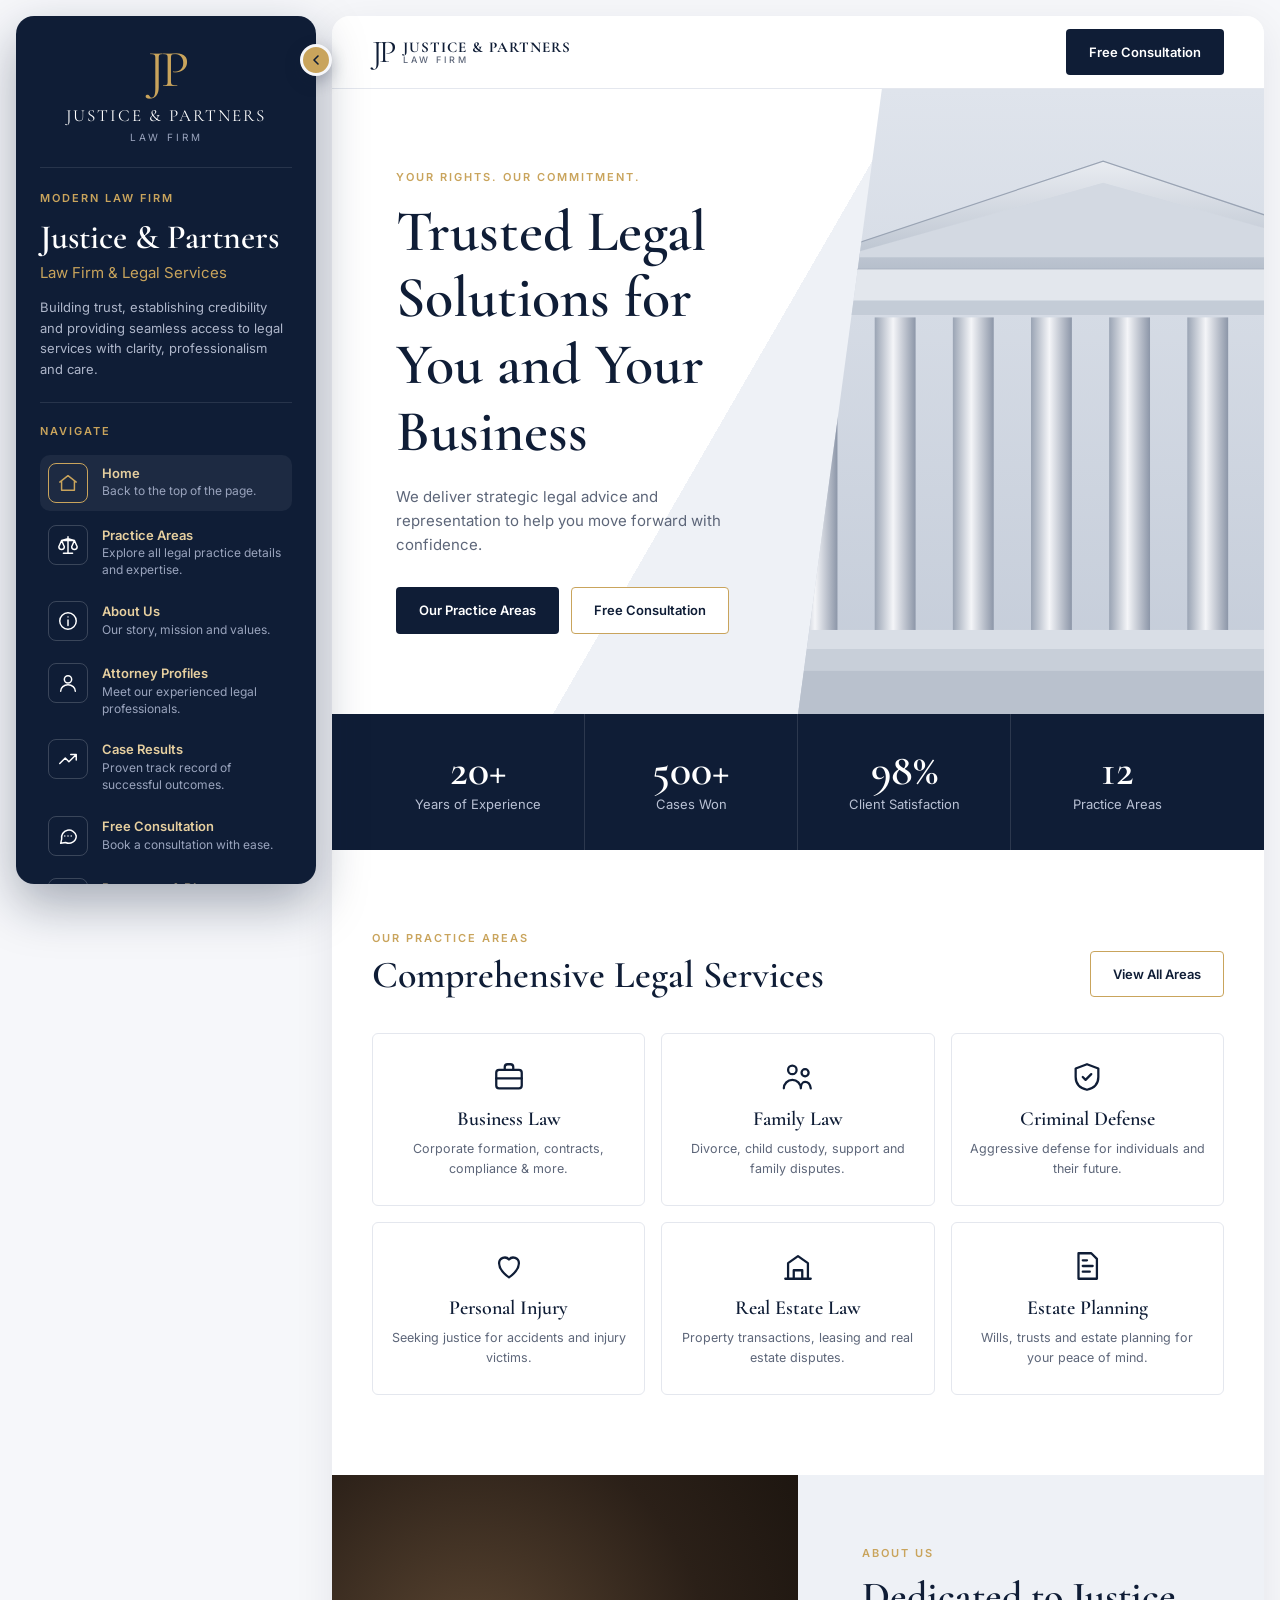
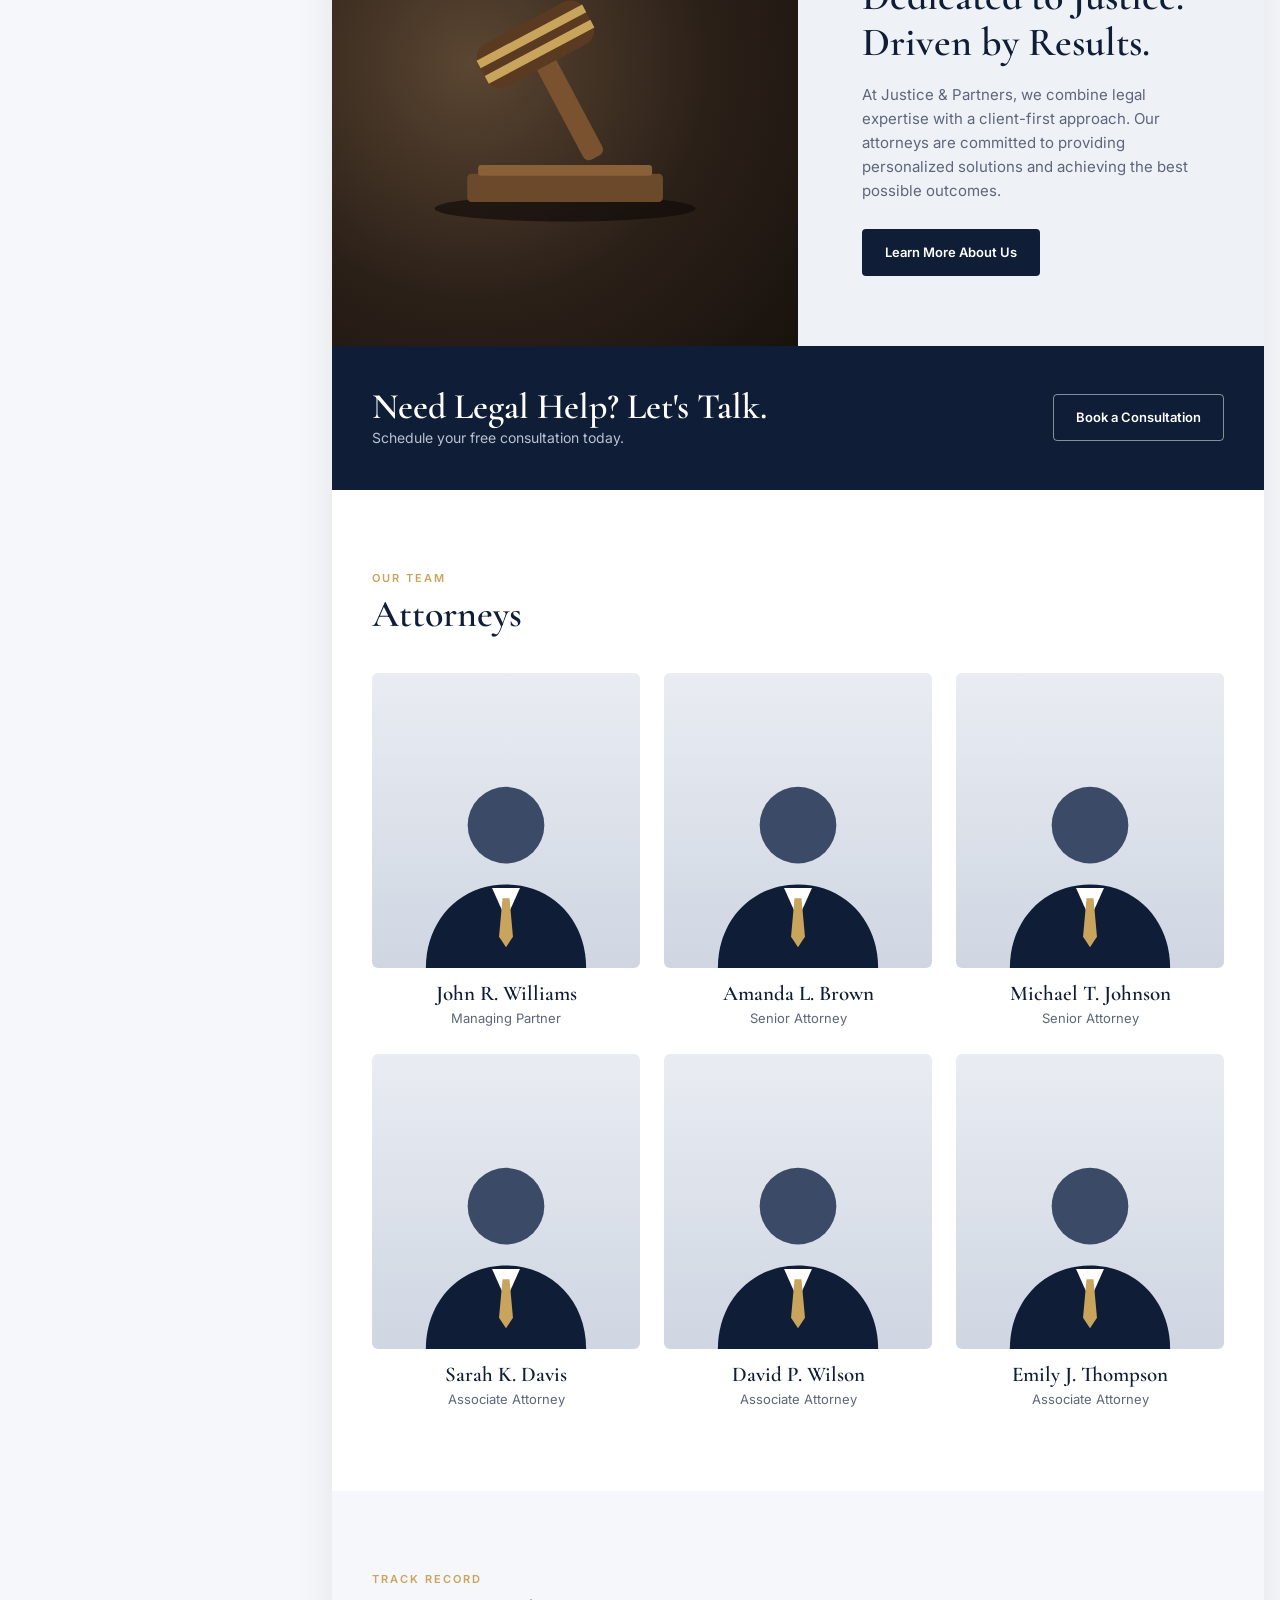
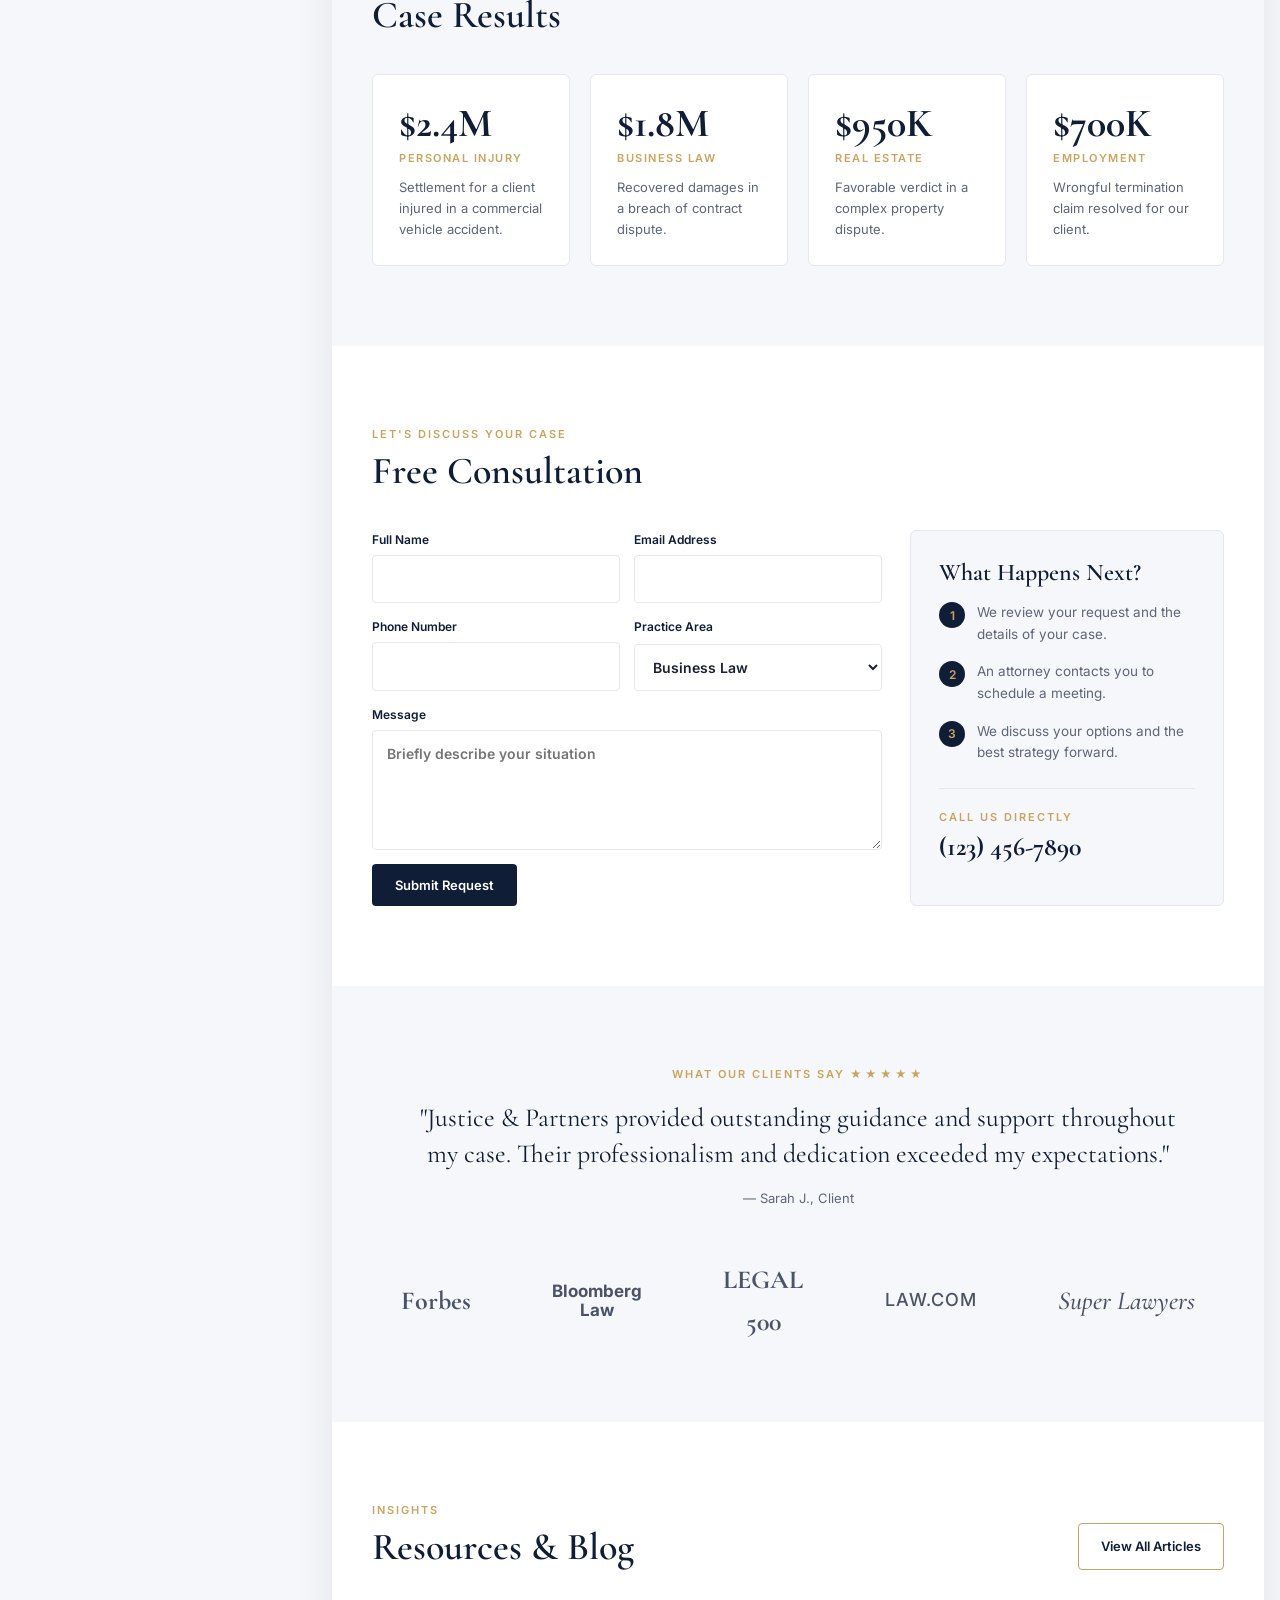
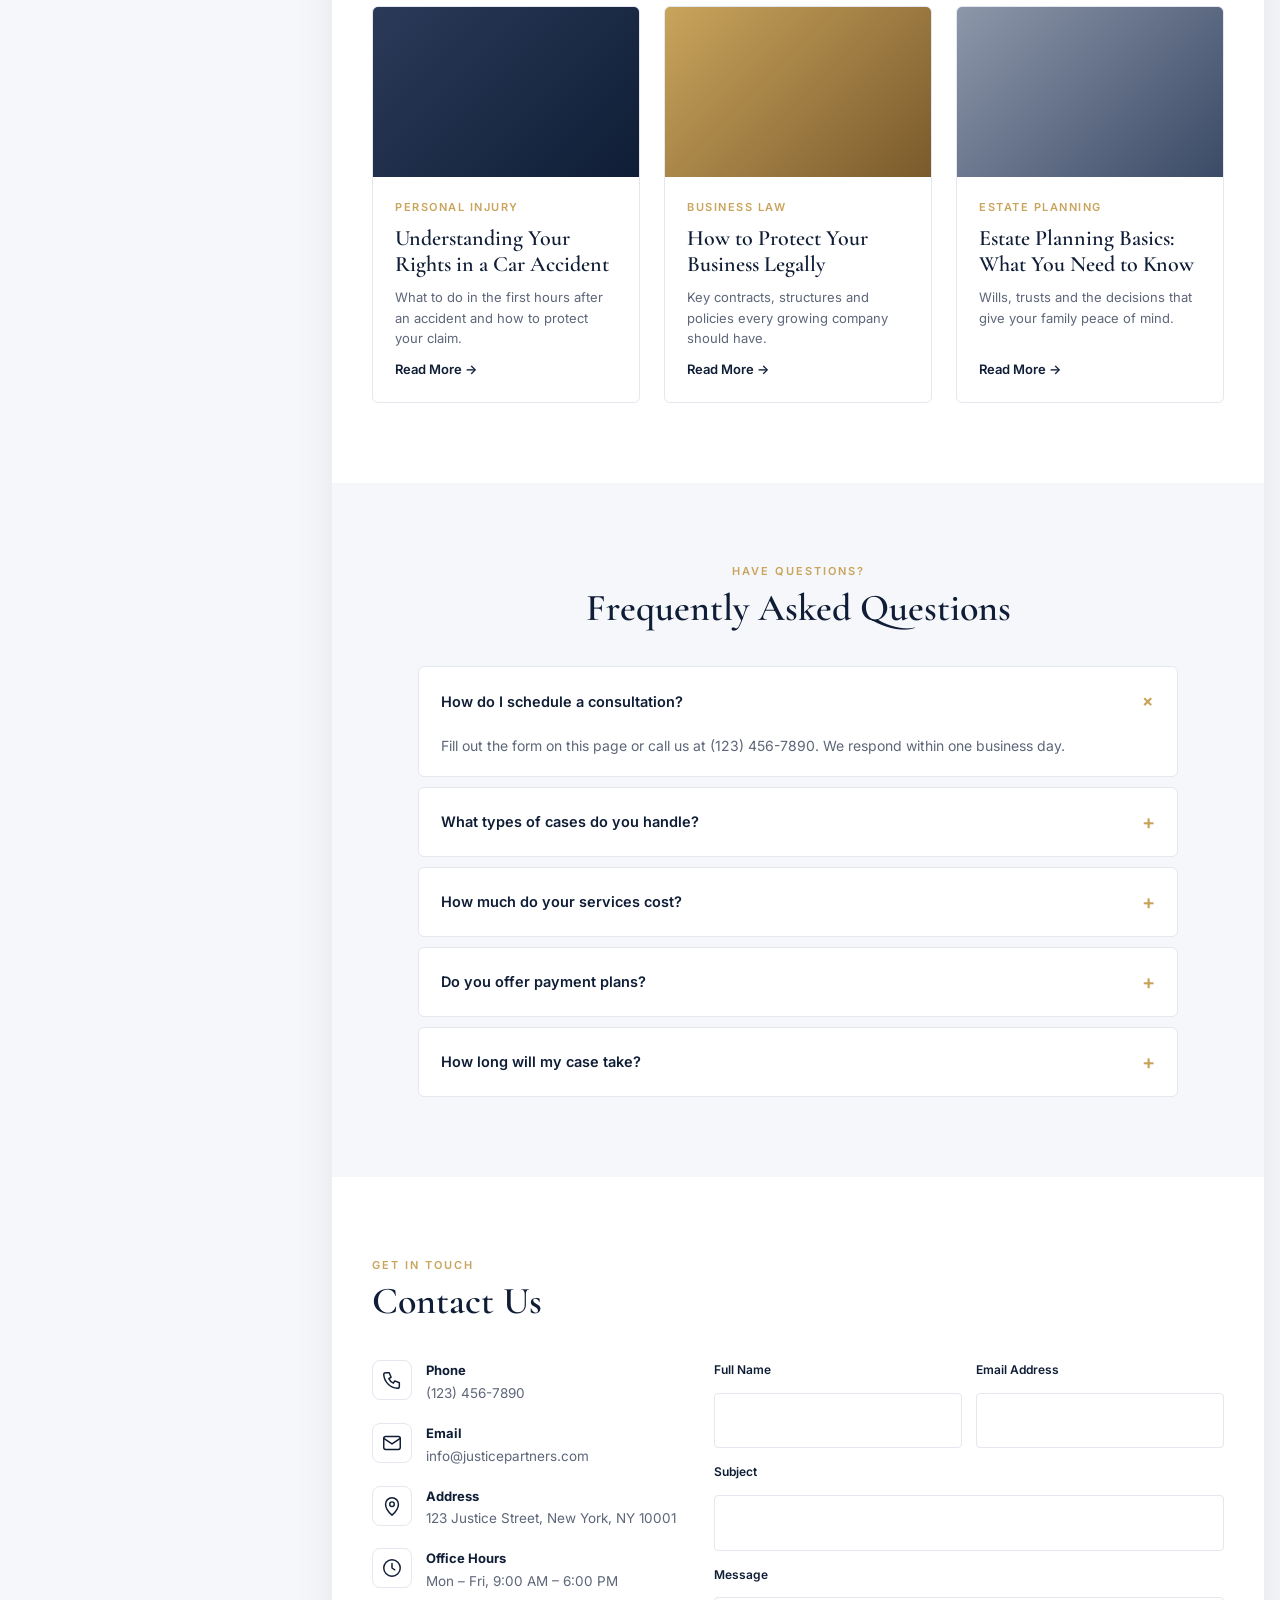
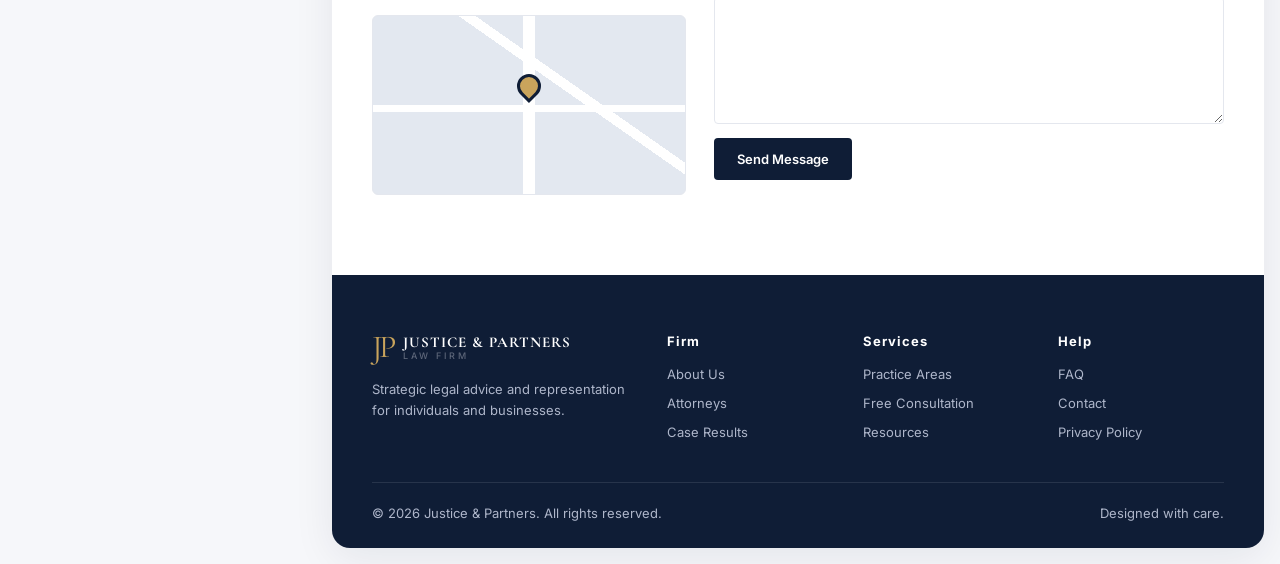
==== commit 5e01ac1c: "Add collapse/expand button to floating sidebar Co-Authored-By: Claude Opus 5.5 <noreply@anthropic.co" ====
--- a/index.html
+++ b/index.html
@@ -21,6 +21,8 @@
     --white: #ffffff;
     --radius: 6px;
     --sidebar-w: 300px;
+    --sidebar-collapsed-w: 80px;
+    --sb-w: var(--sidebar-w);
     --serif: "Cormorant Garamond", Georgia, serif;
     --sans: "Inter", system-ui, -apple-system, sans-serif;
   }
@@ -36,11 +38,11 @@
 
   /* ---------- Floating sidebar ---------- */
   .sidebar {
-    position: fixed; top: 16px; left: 16px; bottom: 16px; width: var(--sidebar-w);
+    position: fixed; top: 16px; left: 16px; bottom: 16px; width: var(--sb-w);
     background: var(--navy); color: #d7dceb; border-radius: 18px;
-    padding: 28px 24px; overflow-y: auto; z-index: 50;
+    padding: 28px 24px; overflow-y: auto; overflow-x: hidden; z-index: 50;
     box-shadow: 0 20px 50px rgba(15, 29, 54, .35);
-    transition: transform .35s ease;
+    transition: transform .35s ease, width .35s ease, padding .35s ease;
     scrollbar-width: thin; scrollbar-color: var(--navy-3) transparent;
   }
   .sidebar-brand { text-align: center; padding-bottom: 22px; border-bottom: 1px solid rgba(255,255,255,.1); }
@@ -90,8 +92,37 @@
   }
   .backdrop { display: none; position: fixed; inset: 0; background: rgba(10,18,35,.5); z-index: 40; }
 
+  /* Collapse / expand button (desktop) */
+  .sidebar-collapse {
+    position: fixed; top: 44px; left: calc(16px + var(--sb-w) - 16px); z-index: 55;
+    width: 32px; height: 32px; border-radius: 50%; cursor: pointer;
+    display: grid; place-items: center; padding: 0;
+    background: var(--gold); color: var(--navy); border: 3px solid var(--bg);
+    box-shadow: 0 6px 16px rgba(15,29,54,.3);
+    transition: left .35s ease, background .2s;
+  }
+  .sidebar-collapse:hover { background: var(--gold-soft); }
+  .sidebar-collapse .icon { width: 16px; height: 16px; stroke-width: 2.4; transition: transform .35s ease; }
+
+  @media (min-width: 1081px) {
+    body.sidebar-collapsed { --sb-w: var(--sidebar-collapsed-w); }
+    body.sidebar-collapsed .sidebar { padding: 22px 12px; }
+    body.sidebar-collapsed .sidebar-collapse .icon { transform: rotate(180deg); }
+    body.sidebar-collapsed .sidebar-brand .name,
+    body.sidebar-collapsed .sidebar-brand .tag,
+    body.sidebar-collapsed .sidebar-intro,
+    body.sidebar-collapsed .sidebar .eyebrow,
+    body.sidebar-collapsed .nav-txt,
+    body.sidebar-collapsed .overview-grid,
+    body.sidebar-collapsed .sidebar-cta { display: none; }
+    body.sidebar-collapsed .sidebar-brand .mono { font-size: 34px; }
+    body.sidebar-collapsed .sidebar-nav ul { margin-top: 0; }
+    body.sidebar-collapsed .sidebar-nav a { justify-content: center; }
+    body.sidebar-collapsed .sidebar-overview { border-top: 0; padding-top: 0; }
+  }
+
   /* ---------- Main ---------- */
-  .main { margin-left: calc(var(--sidebar-w) + 32px); padding: 16px 16px 16px 0; }
+  .main { margin-left: calc(var(--sb-w) + 32px); padding: 16px 16px 16px 0; transition: margin-left .35s ease; }
   .page { background: var(--white); border-radius: 18px; overflow: hidden; box-shadow: 0 10px 40px rgba(15,29,54,.08); }
   .container { max-width: 1120px; margin: 0 auto; padding: 0 40px; }
   section { scroll-margin-top: 80px; }
@@ -264,6 +295,7 @@
     body.menu-open .sidebar { transform: none; }
     body.menu-open .backdrop { display: block; }
     .sidebar-toggle { display: grid; }
+    .sidebar-collapse { display: none; }
     .main { margin-left: 0; padding: 0; }
     .page { border-radius: 0; }
     .hero, .split, .consult, .contact { grid-template-columns: 1fr; }
@@ -316,6 +348,7 @@
   <symbol id="i-phone" viewBox="0 0 24 24"><path d="M5 4h4l2 5-2.5 1.5a11 11 0 0 0 5 5L15 13l5 2v4a2 2 0 0 1-2 2A16 16 0 0 1 3 6a2 2 0 0 1 2-2z"/></symbol>
   <symbol id="i-mail" viewBox="0 0 24 24"><rect x="3" y="5" width="18" height="14" rx="2"/><path d="M3 7l9 6 9-6"/></symbol>
   <symbol id="i-clock" viewBox="0 0 24 24"><circle cx="12" cy="12" r="9"/><path d="M12 7v5l3 2"/></symbol>
+  <symbol id="i-chevron-left" viewBox="0 0 24 24"><path d="M15 6l-6 6 6 6"/></symbol>
   <symbol id="i-menu" viewBox="0 0 24 24"><path d="M4 7h16M4 12h16M4 17h16"/></symbol>
   <symbol id="i-layers" viewBox="0 0 24 24"><path d="M12 3l9 5-9 5-9-5z"/><path d="M3 13l9 5 9-5"/></symbol>
   <symbol id="i-mobile" viewBox="0 0 24 24"><rect x="7" y="2" width="10" height="20" rx="2"/><path d="M11 18h2"/></symbol>
@@ -362,6 +395,10 @@
     <a href="#consultation" class="sidebar-cta">Free Consultation</a>
   </div>
 </aside>
+
+<button class="sidebar-collapse" id="sidebarCollapse" aria-label="Recolher menu" title="Recolher menu" aria-controls="sidebar" aria-expanded="true">
+  <svg class="icon"><use href="#i-chevron-left"/></svg>
+</button>
 
 <button class="sidebar-toggle" id="sidebarToggle" aria-label="Open menu" aria-controls="sidebar" aria-expanded="false">
   <svg class="icon"><use href="#i-menu"/></svg>
@@ -699,6 +736,28 @@
       a.addEventListener('click', function () { setMenu(false); });
     });
 
+    // Collapse / expand the floating sidebar (desktop), remembered per browser
+    var collapseBtn = document.getElementById('sidebarCollapse');
+    var navLinks = document.querySelectorAll('.sidebar-nav a');
+
+    function setCollapsed(collapsed) {
+      body.classList.toggle('sidebar-collapsed', collapsed);
+      var label = collapsed ? 'Expandir menu' : 'Recolher menu';
+      collapseBtn.setAttribute('aria-label', label);
+      collapseBtn.setAttribute('title', label);
+      collapseBtn.setAttribute('aria-expanded', String(!collapsed));
+      // Show item names as tooltips while only icons are visible
+      navLinks.forEach(function (a) {
+        if (collapsed) a.setAttribute('title', a.querySelector('strong').textContent);
+        else a.removeAttribute('title');
+      });
+      try { localStorage.setItem('sidebarCollapsed', collapsed ? '1' : '0'); } catch (e) {}
+    }
+    collapseBtn.addEventListener('click', function () {
+      setCollapsed(!body.classList.contains('sidebar-collapsed'));
+    });
+    try { if (localStorage.getItem('sidebarCollapsed') === '1') setCollapsed(true); } catch (e) {}
+
     // Highlight the sidebar item of the section in view
     var links = Array.prototype.slice.call(document.querySelectorAll('.sidebar-nav a'));
     var sections = links.map(function (a) { return document.querySelector(a.getAttribute('href')); });
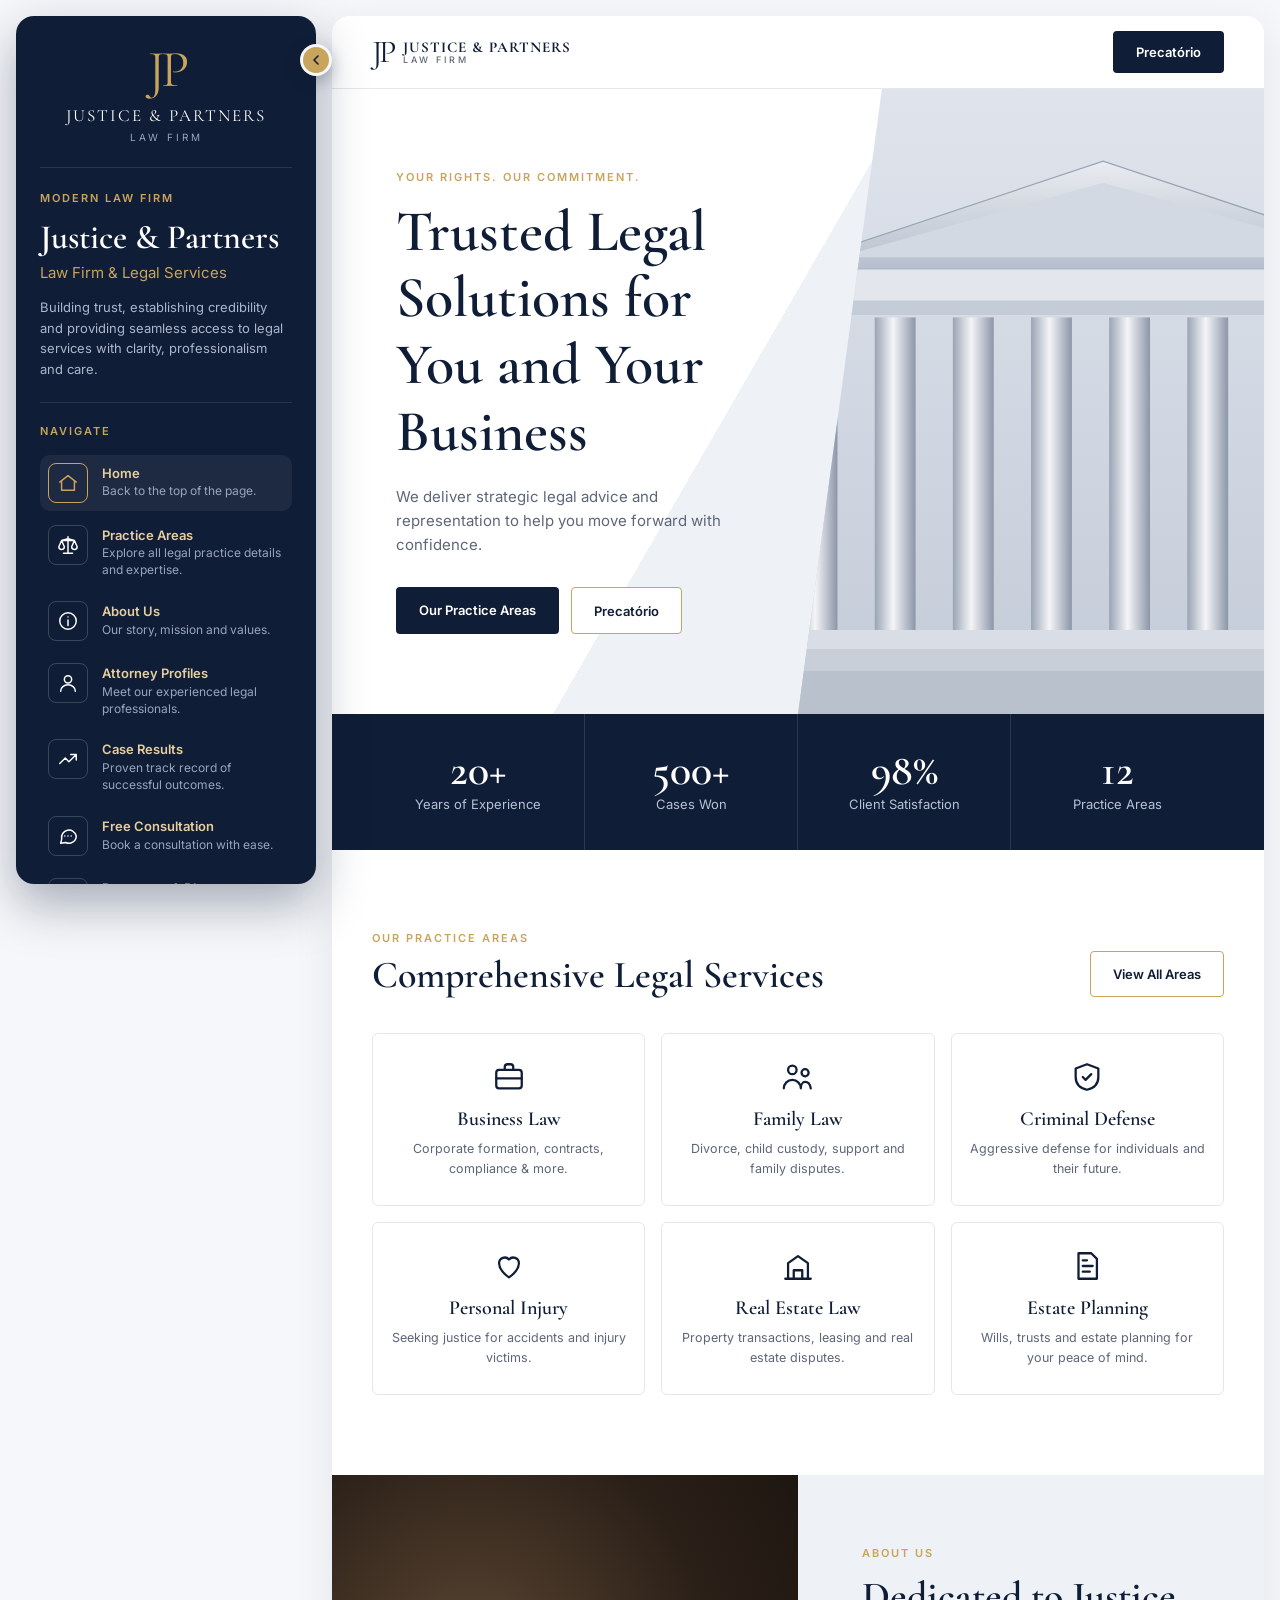
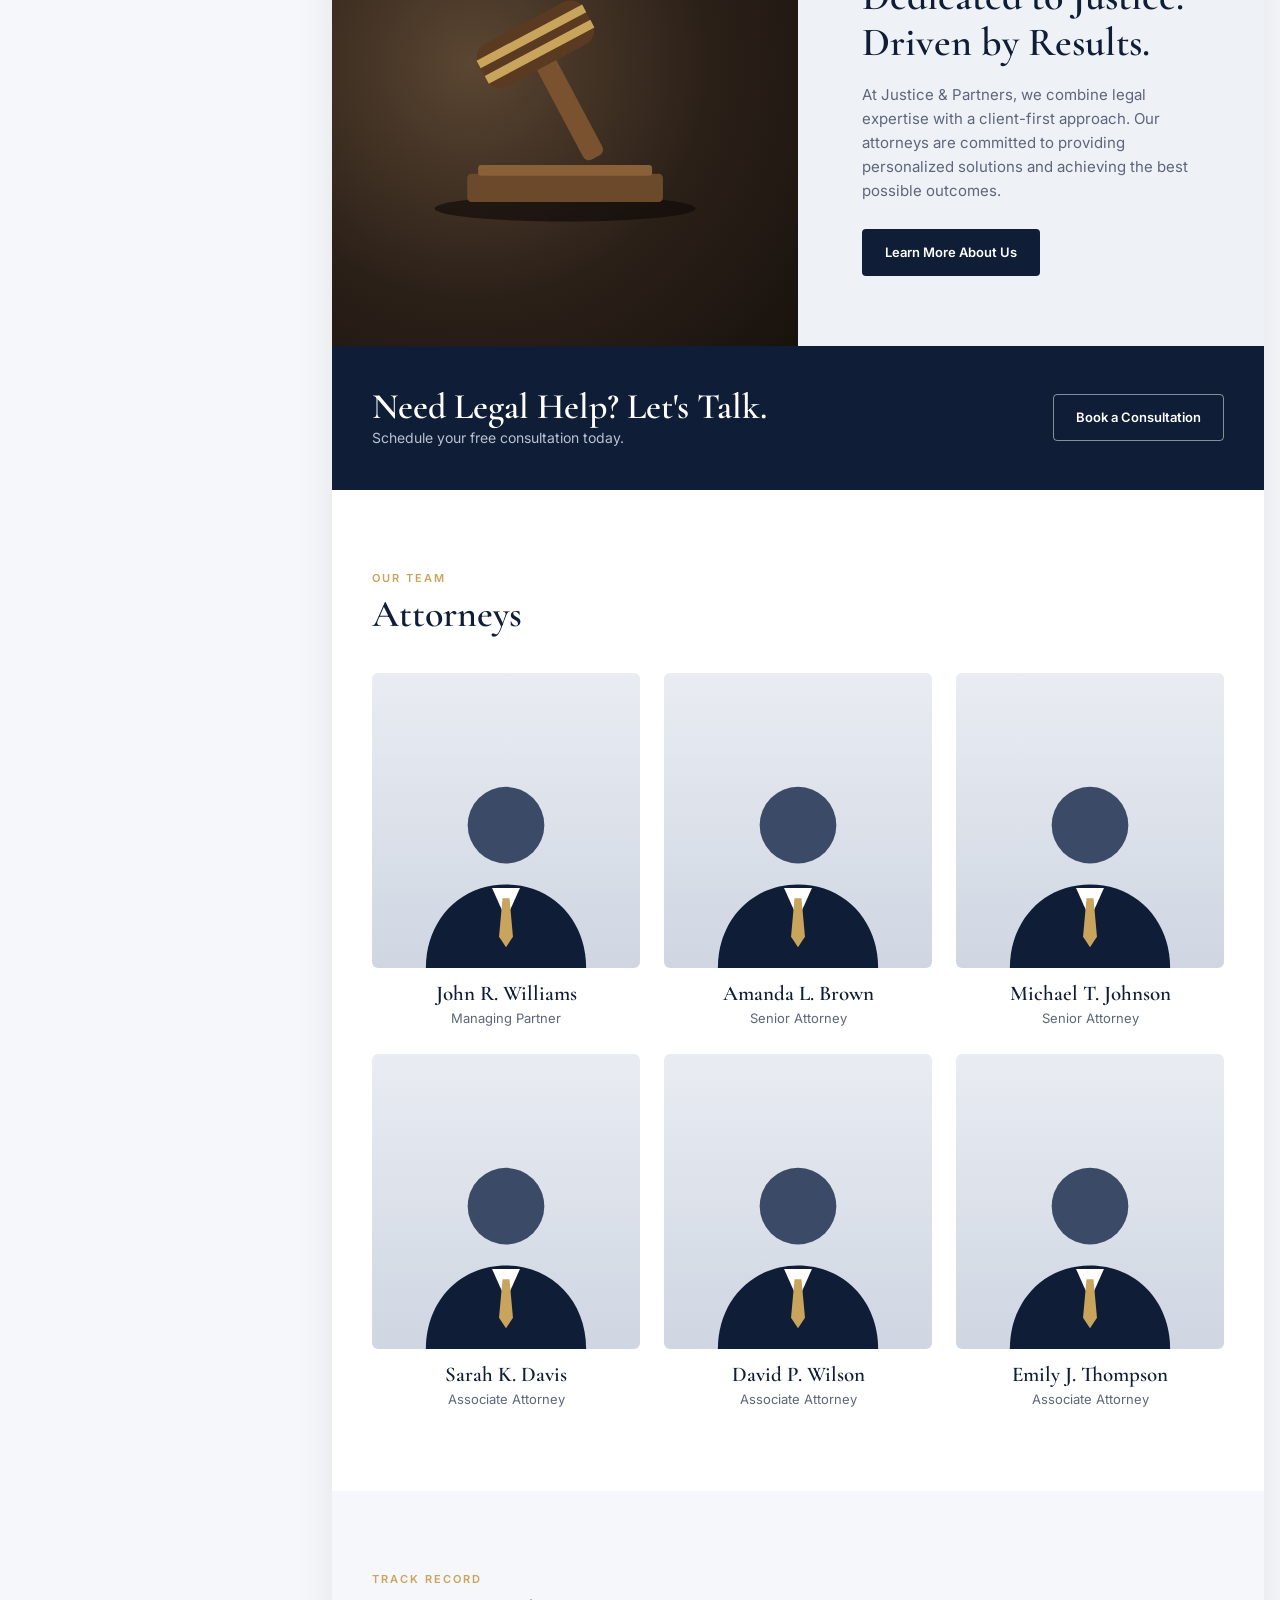
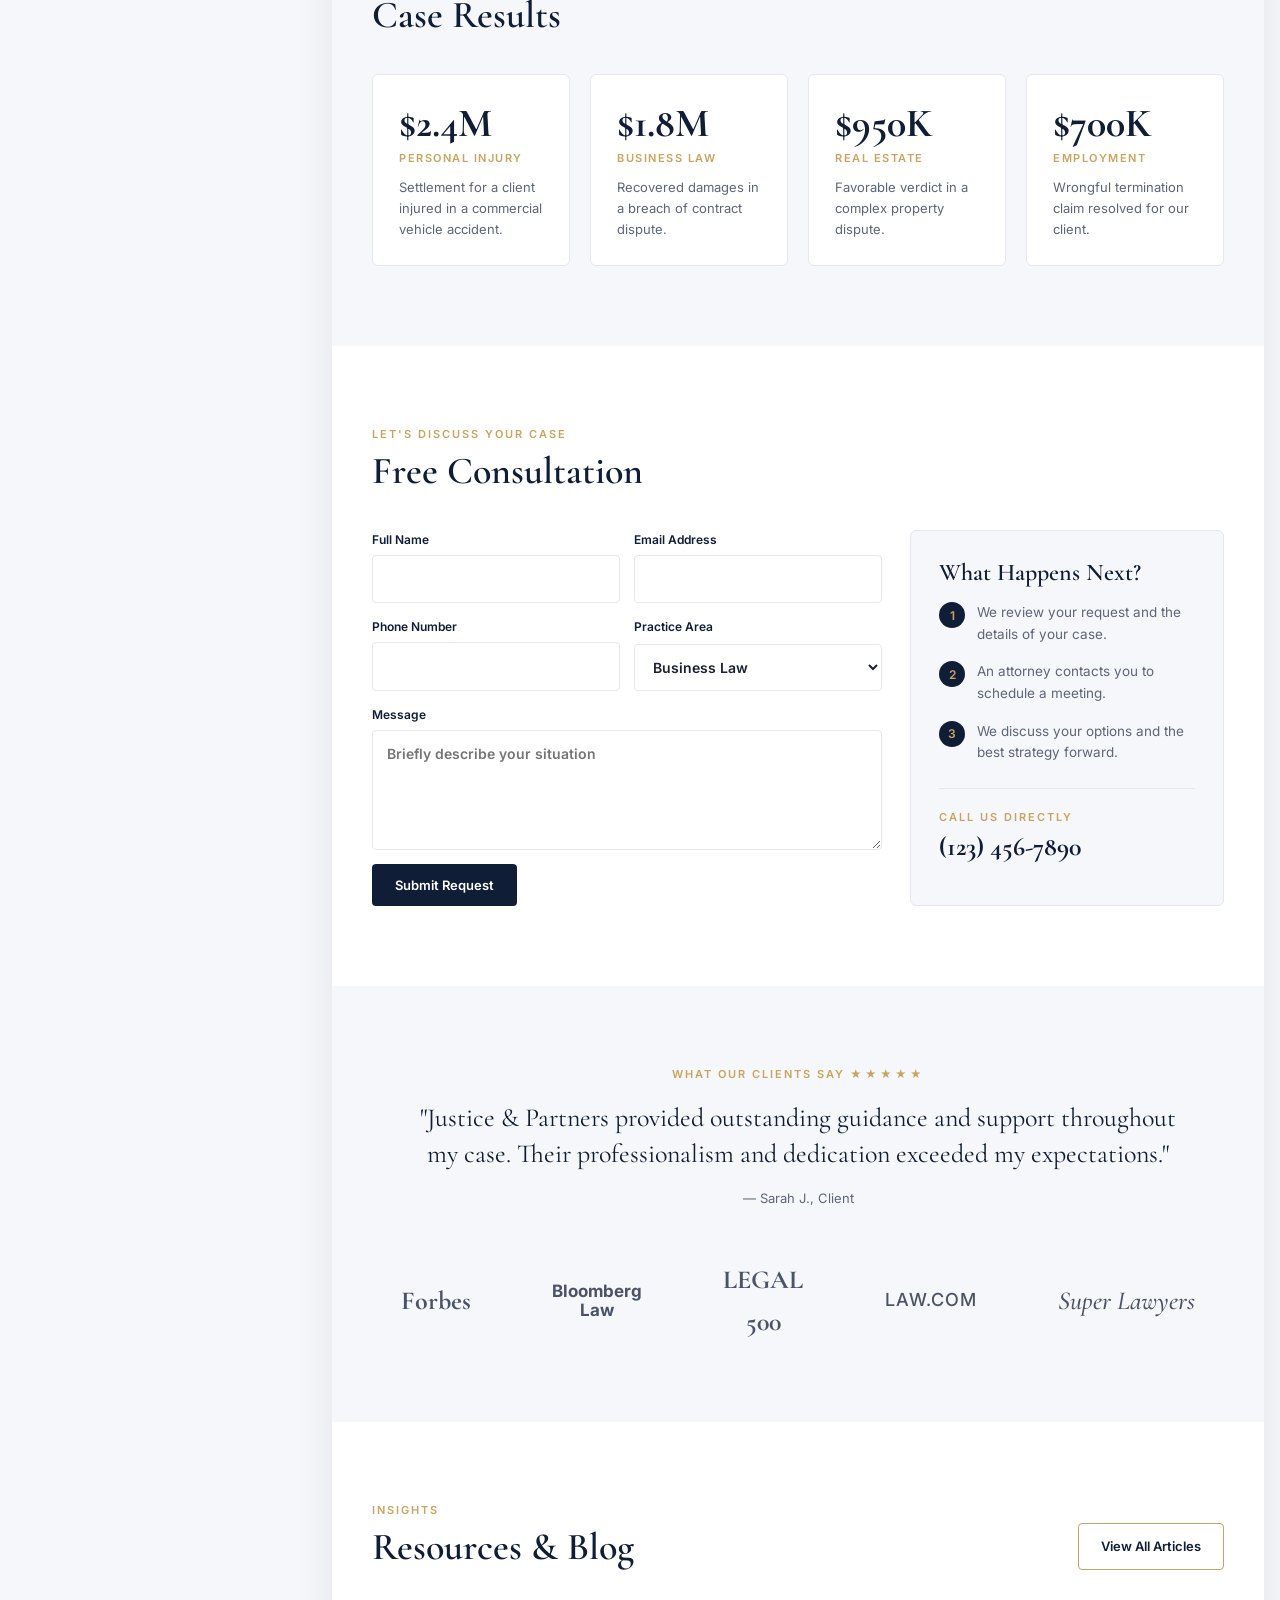
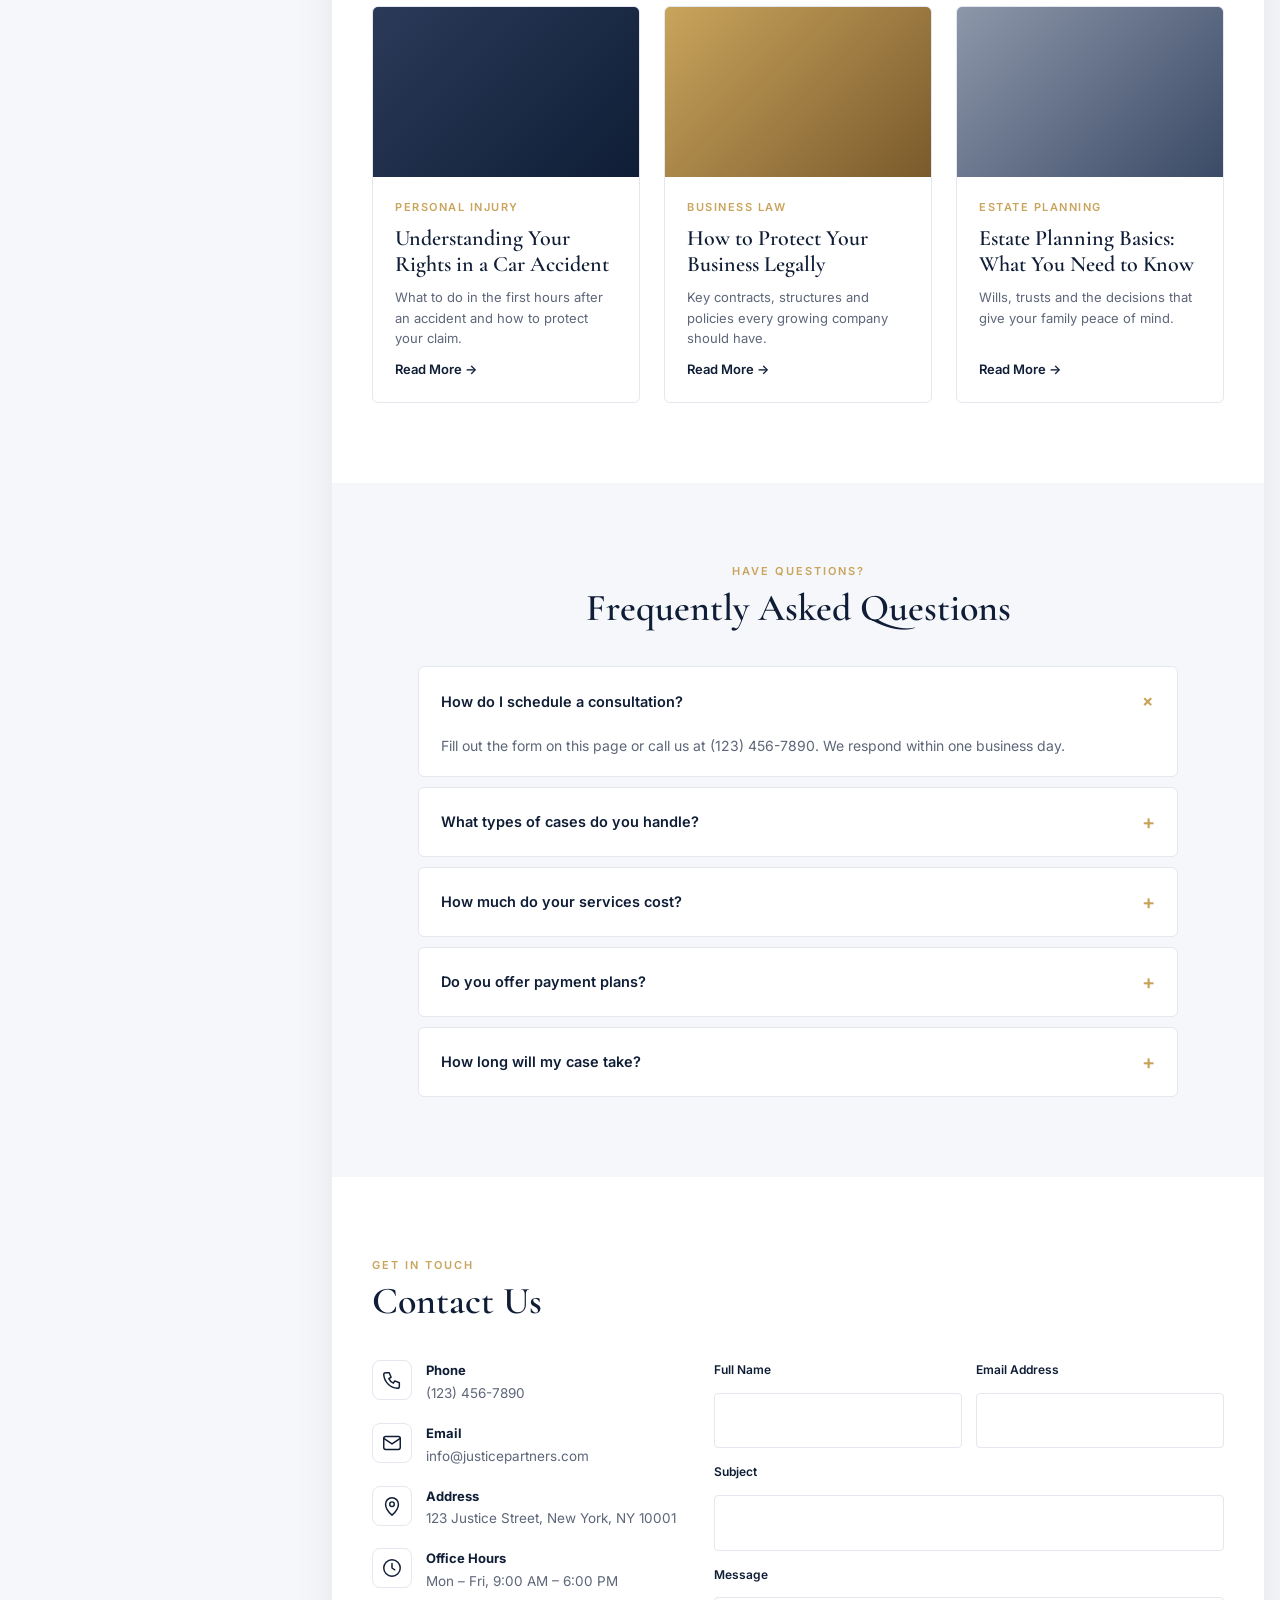
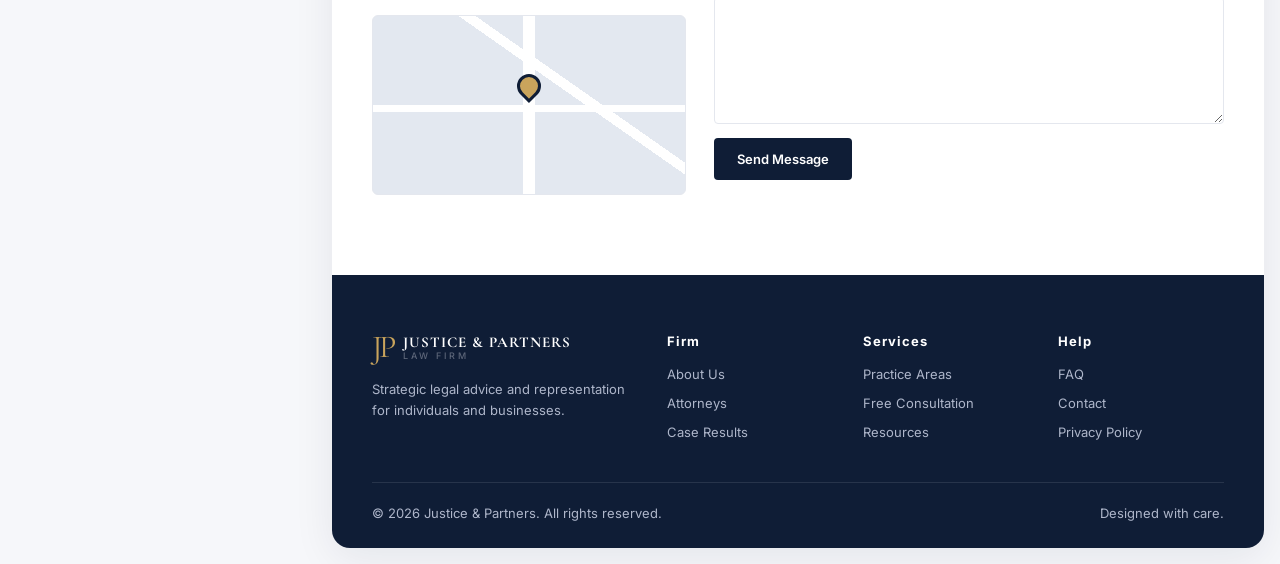
==== commit c0ee62bc: "Add Precatório/RPV analysis wizard based on TJMT RPV manual - Rename 'Free Consultation' buttons to " ====
--- a/index.html
+++ b/index.html
@@ -82,7 +82,9 @@
   .sidebar-cta {
     display: block; text-align: center; margin-top: 16px; padding: 12px; border-radius: 8px;
     background: var(--gold); color: var(--navy); font-weight: 600; font-size: 13px;
-  }
+    width: 100%; border: 0; cursor: pointer; font-family: var(--sans);
+  }
+  .sidebar-cta:hover { background: var(--gold-soft); }
 
   .sidebar-toggle {
     display: none; position: fixed; left: 16px; bottom: 16px; z-index: 60;
@@ -325,6 +327,7 @@
     .reveal { opacity: 1; transform: none; transition: none; }
   }
 </style>
+<link rel="stylesheet" href="precatorio/wizard.css">
 </head>
 <body>
 
@@ -392,7 +395,7 @@
       <div class="ov-card"><svg class="icon"><use href="#i-mobile"/></svg><div><b>24/7</b>Support</div></div>
       <div class="ov-card wide"><svg class="icon"><use href="#i-shield"/></svg>Confidential &amp; Client-First</div>
     </div>
-    <a href="#consultation" class="sidebar-cta">Free Consultation</a>
+    <button type="button" class="sidebar-cta" data-precatorio>Precatório</button>
   </div>
 </aside>
 
@@ -423,7 +426,7 @@
           <a href="#blog">Resources</a>
           <a href="#contact">Contact</a>
         </nav>
-        <a href="#consultation" class="btn btn-dark">Free Consultation</a>
+        <button type="button" class="btn btn-dark" data-precatorio>Precatório</button>
       </div>
     </header>
 
@@ -435,7 +438,7 @@
         <p>We deliver strategic legal advice and representation to help you move forward with confidence.</p>
         <div class="actions">
           <a href="#practice" class="btn btn-dark">Our Practice Areas</a>
-          <a href="#consultation" class="btn btn-outline">Free Consultation</a>
+          <button type="button" class="btn btn-outline" data-precatorio>Precatório</button>
         </div>
       </div>
       <div class="hero-art" aria-hidden="true">
@@ -719,6 +722,9 @@
   </div>
 </main>
 
+<script src="precatorio/regras.js"></script>
+<script src="precatorio/wizard.js"></script>
+<script src="precatorio/fluxo-rpv.js"></script>
 <script>
   (function () {
     var body = document.body;
@@ -805,6 +811,11 @@
     });
 
     document.getElementById('year').textContent = new Date().getFullYear();
+
+    // "Precatório" buttons open the analysis wizard (precatorio/)
+    document.querySelectorAll('[data-precatorio]').forEach(function (btn) {
+      btn.addEventListener('click', function () { WizardPrecatorio.abrir('rpv_srp'); });
+    });
   })();
 </script>
 </body>
--- a/precatorio/wizard.css
+++ b/precatorio/wizard.css
@@ -0,0 +1,235 @@
+/* Modal wizard de análise de Precatório/RPV — usa os tokens de cor e fontes definidos em index.html (:root). */
+
+body.pw-aberto { overflow: hidden; }
+
+.pw-overlay {
+  position: fixed; inset: 0; z-index: 100;
+  background: rgba(10, 18, 35, .62); backdrop-filter: blur(3px);
+  display: flex; align-items: center; justify-content: center; padding: 16px;
+  animation: pw-fade .2s ease;
+}
+.pw-overlay[hidden] { display: none; }
+@keyframes pw-fade { from { opacity: 0; } }
+
+.pw-modal {
+  width: min(1180px, 100%); height: min(860px, 100%);
+  background: #fff; border-radius: 18px; overflow: hidden;
+  display: grid; grid-template-rows: auto auto auto 1fr auto;
+  box-shadow: 0 30px 80px rgba(10, 18, 35, .45);
+  animation: pw-sobe .25s ease;
+}
+/* Itens de grid não podem crescer além do modal (o stepper rola na horizontal). */
+.pw-modal > * { min-width: 0; }
+/* Neutraliza o "label { display: grid }" do formulário do site. */
+.pw-modal label { gap: 0; }
+.pw-modal .pw-rotulo { display: block; }
+.pw-modal .pw-segmentado label { display: block; }
+.pw-modal .pw-check { display: flex; gap: 10px; }
+@keyframes pw-sobe { from { transform: translateY(16px); opacity: 0; } }
+
+/* Topo */
+.pw-topo {
+  background: var(--navy); color: #fff; padding: 20px 28px;
+  display: flex; justify-content: space-between; align-items: center; gap: 16px; flex-wrap: wrap;
+}
+.pw-topo h2 { color: #fff; font-size: 28px; }
+.pw-eyebrow { font-size: 11px; letter-spacing: 2px; text-transform: uppercase; color: var(--gold); font-weight: 600; }
+.pw-topo-acoes { display: flex; gap: 8px; align-items: center; }
+.pw-topo .pw-btn-sec { background: transparent; color: #fff; border-color: rgba(255,255,255,.35); }
+.pw-topo .pw-btn-sec:hover { background: rgba(255,255,255,.1); }
+.pw-fechar {
+  width: 36px; height: 36px; border-radius: 50%; border: 1px solid rgba(255,255,255,.35);
+  background: transparent; color: #fff; font-size: 22px; line-height: 1; cursor: pointer; margin-left: 4px;
+}
+.pw-fechar:hover { background: var(--gold); color: var(--navy); border-color: var(--gold); }
+
+.pw-trilha { height: 4px; background: var(--navy-2); }
+.pw-progresso { height: 100%; width: 0; background: var(--gold); transition: width .4s ease; }
+
+/* Stepper */
+.pw-stepper-wrap { border-bottom: 1px solid var(--line); background: var(--bg); overflow-x: auto; scrollbar-width: thin; }
+.pw-stepper { list-style: none; display: flex; padding: 0 16px; min-width: max-content; }
+.pw-stepper li { position: relative; }
+.pw-stepper li + li::before { content: ""; position: absolute; left: -6px; top: 50%; width: 12px; height: 1px; background: var(--line); }
+.pw-stepper button {
+  display: flex; align-items: center; gap: 8px; padding: 14px 12px; border: 0; background: none;
+  font: 500 12.5px var(--sans); color: var(--muted); cursor: pointer; border-bottom: 2px solid transparent;
+}
+.pw-stepper button:disabled { cursor: not-allowed; opacity: .55; }
+.pw-num {
+  width: 24px; height: 24px; border-radius: 50%; display: grid; place-items: center; flex: none;
+  border: 1px solid var(--line); background: #fff; font-size: 11px; font-weight: 600;
+}
+.pw-stepper li.aprovada .pw-num { background: var(--navy); color: var(--gold); border-color: var(--navy); }
+.pw-stepper li.atual button { color: var(--navy); border-bottom-color: var(--gold); }
+.pw-stepper li.atual .pw-num { background: var(--gold); color: var(--navy); border-color: var(--gold); }
+
+/* Corpo */
+.pw-corpo { overflow-y: auto; padding: 28px; scroll-behavior: smooth; }
+.pw-cabecalho-etapa { margin-bottom: 22px; max-width: 760px; }
+.pw-cabecalho-etapa h3 { font-size: 32px; margin: 4px 0 8px; outline: none; }
+.pw-cabecalho-etapa p { color: var(--muted); font-size: 14px; }
+
+.pw-colunas { display: grid; grid-template-columns: minmax(0, 1.55fr) minmax(280px, 1fr); gap: 28px; align-items: start; }
+.pw-colunas.unica { grid-template-columns: minmax(0, 1fr); }
+.pw-colunas.unica .pw-lateral { display: none; }
+.pw-lateral { display: grid; gap: 16px; position: sticky; top: 0; }
+
+.pw-grade { display: grid; grid-template-columns: repeat(6, 1fr); gap: 14px 16px; }
+.pw-campo { display: grid; gap: 6px; align-content: start; }
+.pw-campo[hidden] { display: none; }
+.pw-l-inteira { grid-column: span 6; }
+.pw-l-meia { grid-column: span 3; }
+.pw-l-terco { grid-column: span 2; }
+
+.pw-rotulo { font-size: 12px; font-weight: 600; color: var(--navy); }
+.pw-obrig { color: #b4472f; }
+.pw-ajuda { font-size: 11.5px; color: var(--muted); line-height: 1.45; }
+.pw-ajuda a, .pw-manual a, .pw-cartao a, .pw-nota a { color: var(--navy); font-weight: 600; text-decoration: underline; text-decoration-color: var(--gold); }
+
+.pw-campo input[type="text"], .pw-campo input[type="date"], .pw-campo select, .pw-campo textarea {
+  width: 100%; font: 14px var(--sans); color: var(--ink); background: #fff;
+  border: 1px solid var(--line); border-radius: 6px; padding: 11px 12px;
+}
+.pw-campo input:focus, .pw-campo select:focus, .pw-campo textarea:focus { outline: 2px solid var(--gold-soft); border-color: var(--gold); }
+.pw-input { position: relative; display: flex; align-items: center; }
+.pw-prefixo, .pw-sufixo { position: absolute; font-size: 13px; color: var(--muted); pointer-events: none; }
+.pw-prefixo { left: 12px; }
+.pw-sufixo { right: 12px; }
+.pw-input.com-prefixo input { padding-left: 36px; }
+.pw-input.com-sufixo input { padding-right: 32px; }
+
+.pw-segmentado { display: inline-flex; border: 1px solid var(--line); border-radius: 6px; overflow: hidden; width: max-content; }
+.pw-segmentado label { cursor: pointer; }
+.pw-segmentado input { position: absolute; opacity: 0; pointer-events: none; }
+.pw-segmentado span { display: block; padding: 9px 20px; font-size: 13px; font-weight: 500; color: var(--muted); }
+.pw-segmentado label + label span { border-left: 1px solid var(--line); }
+.pw-segmentado input:checked + span { background: var(--navy); color: #fff; }
+.pw-segmentado input:focus-visible + span { outline: 2px solid var(--gold); outline-offset: -2px; }
+
+.pw-check { display: flex; gap: 10px; align-items: flex-start; cursor: pointer; font-size: 13.5px; color: var(--ink); }
+.pw-check input { width: 18px; height: 18px; margin-top: 1px; accent-color: var(--navy); flex: none; }
+
+.pw-subtitulo { font-family: var(--serif); font-size: 20px; color: var(--navy); padding-top: 8px; border-top: 1px solid var(--line); }
+
+/* Listas (verbas, advogados) */
+.pw-lista { display: grid; gap: 12px; }
+.pw-item { border: 1px solid var(--line); border-radius: 10px; padding: 14px; background: var(--bg); }
+.pw-item-topo { display: flex; justify-content: space-between; align-items: center; margin-bottom: 10px; font-size: 13px; color: var(--navy); }
+.pw-vazio { font-size: 13px; color: var(--muted); padding: 12px; border: 1px dashed var(--line); border-radius: 8px; text-align: center; }
+.pw-link { background: none; border: 0; color: #b4472f; font: 600 12px var(--sans); cursor: pointer; }
+.pw-link:hover { text-decoration: underline; }
+
+/* Lateral: manual e painel */
+.pw-manual { background: var(--navy); color: #d7dceb; border-radius: 12px; padding: 18px 20px; font-size: 13px; }
+.pw-manual-topo { display: flex; justify-content: space-between; align-items: center; gap: 10px; margin-bottom: 10px; font-size: 11.5px; color: #9aa4bd; }
+.pw-selo { background: var(--gold); color: var(--navy); font-weight: 700; font-size: 10.5px; letter-spacing: 1px; text-transform: uppercase; padding: 3px 8px; border-radius: 4px; }
+.pw-manual ul { padding-left: 18px; display: grid; gap: 8px; }
+.pw-manual li::marker { color: var(--gold); }
+.pw-manual strong { color: #fff; }
+.pw-manual a { color: var(--gold-soft); }
+
+.pw-painel { display: grid; gap: 12px; }
+.pw-painel[hidden] { display: none; }
+.pw-cartao { border: 1px solid var(--line); border-radius: 12px; padding: 16px 18px; background: #fff; }
+.pw-cartao h4 { font-family: var(--serif); font-size: 19px; color: var(--navy); margin-bottom: 8px; }
+.pw-tabela { width: 100%; border-collapse: collapse; font-size: 13px; }
+.pw-tabela th { text-align: left; font-weight: 500; color: var(--muted); padding: 7px 10px 7px 0; vertical-align: top; }
+.pw-tabela td { text-align: right; color: var(--ink); padding: 7px 0; font-variant-numeric: tabular-nums; }
+.pw-tabela tr + tr th, .pw-tabela tr + tr td { border-top: 1px solid var(--line); }
+.pw-tabela tr.destaque th, .pw-tabela tr.destaque td { color: var(--navy); font-weight: 700; }
+
+.pw-nota { font-size: 12.5px; color: var(--muted); background: var(--bg); border-left: 3px solid var(--gold); padding: 10px 12px; border-radius: 0 8px 8px 0; line-height: 1.5; }
+.pw-nota.alerta { border-left-color: #c8811a; }
+.pw-nota.info { border-left-color: var(--navy); color: var(--ink); }
+
+.pw-resultado { border-radius: 12px; padding: 18px 20px; color: #fff; display: grid; gap: 2px; }
+.pw-resultado.rpv { background: linear-gradient(135deg, #1f6b4a, #154d35); }
+.pw-resultado.precatorio { background: linear-gradient(135deg, var(--navy-3), var(--navy)); }
+.pw-resultado span { font-size: 11px; letter-spacing: 2px; text-transform: uppercase; color: var(--gold-soft); }
+.pw-resultado strong { font-family: var(--serif); font-size: 36px; line-height: 1.1; }
+.pw-resultado small { font-size: 12.5px; color: #d7dceb; }
+
+/* Validação */
+.pw-validacao { margin-top: 24px; display: grid; gap: 10px; }
+.pw-msg { border-radius: 10px; padding: 14px 16px; font-size: 13px; }
+.pw-msg ul { margin: 6px 0 0 18px; display: grid; gap: 4px; }
+.pw-erro { background: #fbeceb; color: #8a2c1d; border: 1px solid #f2c9c3; }
+.pw-alerta { background: #fdf5e6; color: #7a4d0b; border: 1px solid #f1dcb2; }
+.pw-ok { background: #eaf5ef; color: #1f5c3f; border: 1px solid #c4e3d1; }
+
+/* Revisão */
+.pw-sintese { display: grid; grid-template-columns: repeat(4, 1fr); gap: 12px; margin-bottom: 8px; }
+.pw-sintese div { background: var(--navy); color: #fff; border-radius: 12px; padding: 16px; }
+.pw-sintese span { display: block; font-size: 11px; letter-spacing: 1.5px; text-transform: uppercase; color: var(--gold-soft); }
+.pw-sintese strong { font-family: var(--serif); font-size: 24px; }
+.pw-resumo { border: 1px solid var(--line); border-radius: 10px; margin-bottom: 8px; background: #fff; }
+.pw-resumo summary { padding: 14px 16px; cursor: pointer; display: flex; gap: 10px; align-items: center; flex-wrap: wrap; font-weight: 600; color: var(--navy); font-size: 14px; }
+.pw-resumo summary span:first-child { flex: 1; min-width: 160px; }
+.pw-resumo .pw-tabela { padding: 0 16px 12px; margin: 0 16px 12px; width: calc(100% - 32px); }
+.pw-alertas-resumo { margin: 0 16px 14px 34px; font-size: 12.5px; color: #7a4d0b; display: grid; gap: 4px; }
+.pw-tag { font-size: 11px; font-weight: 600; padding: 3px 8px; border-radius: 20px; }
+.pw-tag.ok { background: #eaf5ef; color: #1f5c3f; }
+.pw-tag.erro { background: #fbeceb; color: #8a2c1d; }
+.pw-tag.alerta { background: #fdf5e6; color: #7a4d0b; }
+.pw-mudo { color: var(--muted); }
+.pw-acoes-finais { display: flex; gap: 10px; flex-wrap: wrap; }
+
+/* Rodapé */
+.pw-rodape {
+  border-top: 1px solid var(--line); background: #fff; padding: 14px 28px;
+  display: flex; align-items: center; gap: 16px;
+}
+.pw-aprovacao { flex: 1; display: flex; align-items: center; justify-content: center; gap: 14px; flex-wrap: wrap; }
+.pw-aprovacao .pw-check { font-weight: 600; color: var(--navy); }
+.pw-aprovacao input:disabled + span { opacity: .5; }
+.pw-status { font-size: 12px; color: var(--muted); padding: 4px 10px; border-radius: 20px; background: var(--bg); }
+.pw-status.ok { background: #eaf5ef; color: #1f5c3f; }
+.pw-status.erro { background: #fbeceb; color: #8a2c1d; }
+
+.pw-btn {
+  display: inline-flex; align-items: center; justify-content: center; gap: 8px;
+  padding: 11px 22px; border-radius: 4px; border: 1px solid transparent;
+  font: 600 13px var(--sans); cursor: pointer; transition: .2s;
+}
+.pw-btn:disabled { opacity: .45; cursor: not-allowed; }
+.pw-btn-pri { background: var(--navy); color: #fff; }
+.pw-btn-pri:not(:disabled):hover { background: var(--navy-3); }
+.pw-btn-sec { background: #fff; color: var(--navy); border-color: var(--gold); }
+.pw-btn-sec:not(:disabled):hover { background: var(--gold); }
+.pw-btn-peq { padding: 7px 14px; font-size: 12px; justify-self: start; }
+
+/* Responsivo */
+@media (max-width: 960px) {
+  .pw-colunas { grid-template-columns: 1fr; }
+  .pw-lateral { position: static; }
+  .pw-sintese { grid-template-columns: repeat(2, 1fr); }
+}
+@media (max-width: 640px) {
+  .pw-overlay { padding: 0; }
+  .pw-modal { height: 100%; border-radius: 0; }
+  .pw-topo { padding: 16px; }
+  .pw-topo h2 { font-size: 22px; }
+  .pw-corpo { padding: 20px 16px; }
+  .pw-cabecalho-etapa h3 { font-size: 26px; }
+  .pw-l-meia, .pw-l-terco { grid-column: span 6; }
+  .pw-curto { display: none; }
+  .pw-stepper li.atual .pw-curto { display: inline; }
+  .pw-rodape { padding: 12px 16px; flex-wrap: wrap; }
+  .pw-aprovacao { order: -1; flex-basis: 100%; justify-content: flex-start; }
+  .pw-rodape .pw-btn { flex: 1; }
+  .pw-sintese { grid-template-columns: 1fr; }
+}
+
+/* Impressão do resumo */
+@media print {
+  body.pw-imprimindo > *:not(.pw-overlay) { display: none !important; }
+  body.pw-imprimindo .pw-overlay { position: static; background: none; padding: 0; display: block; }
+  body.pw-imprimindo .pw-modal { height: auto; box-shadow: none; display: block; width: 100%; }
+  body.pw-imprimindo .pw-corpo { overflow: visible; }
+  body.pw-imprimindo .pw-stepper-wrap, body.pw-imprimindo .pw-rodape, body.pw-imprimindo .pw-topo-acoes,
+  body.pw-imprimindo .pw-acoes-finais, body.pw-imprimindo .pw-validacao, body.pw-imprimindo .pw-trilha { display: none !important; }
+  body.pw-imprimindo .pw-resumo { break-inside: avoid; }
+  body.pw-imprimindo details.pw-resumo > *:not(summary) { display: block; }
+  body.pw-imprimindo .pw-colunas { display: block; }
+}
